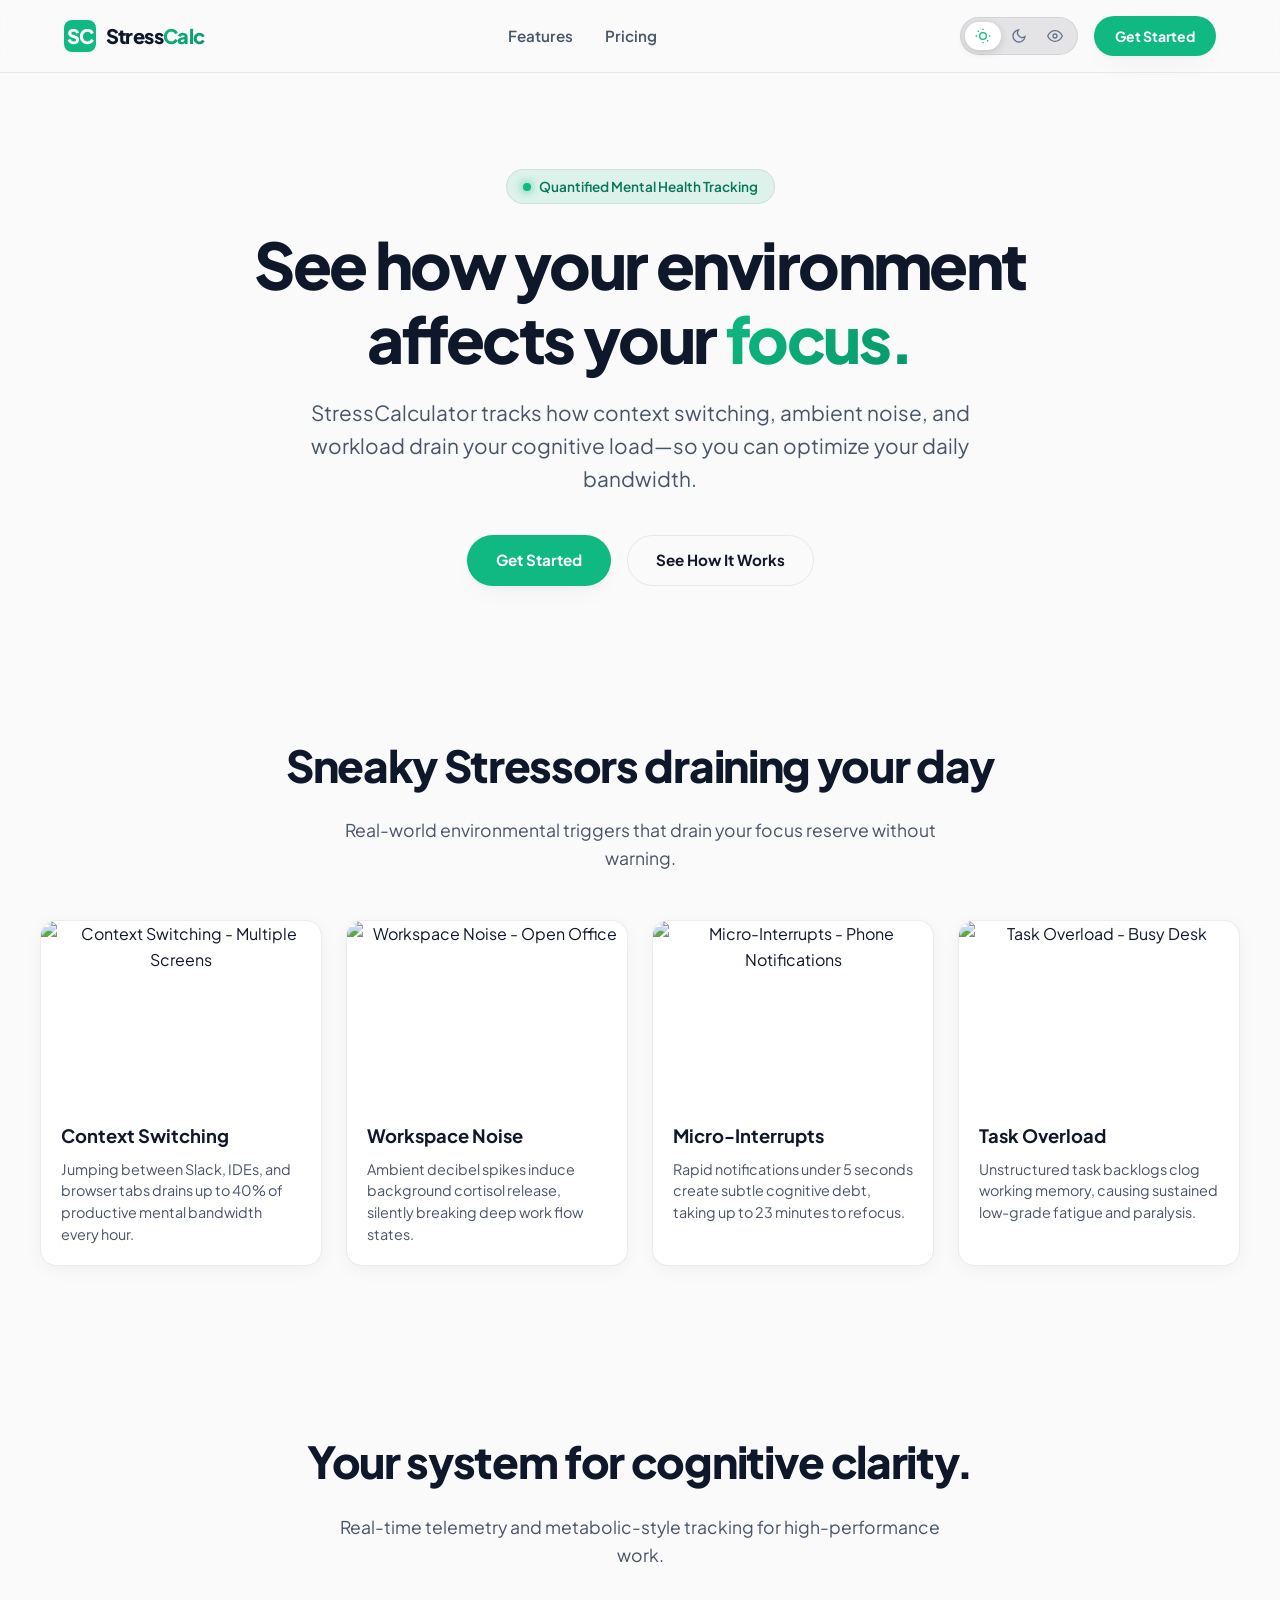
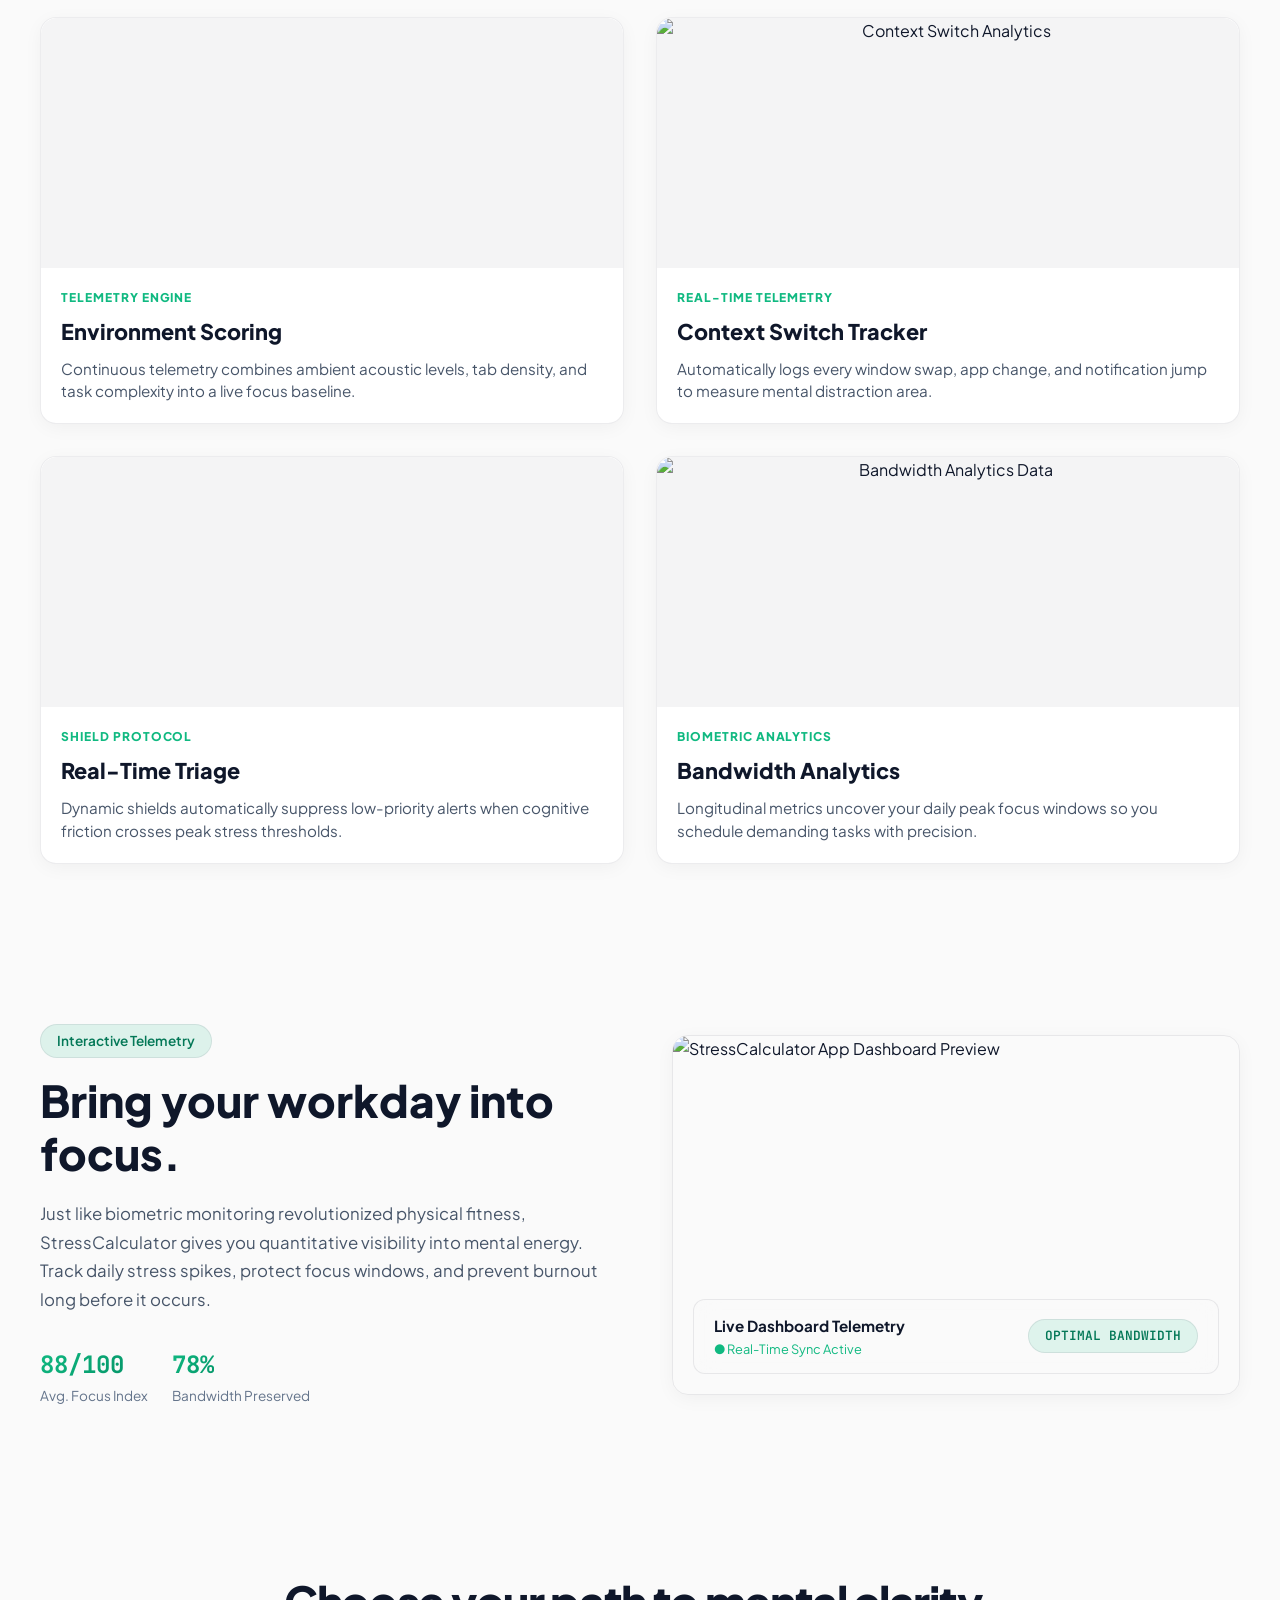
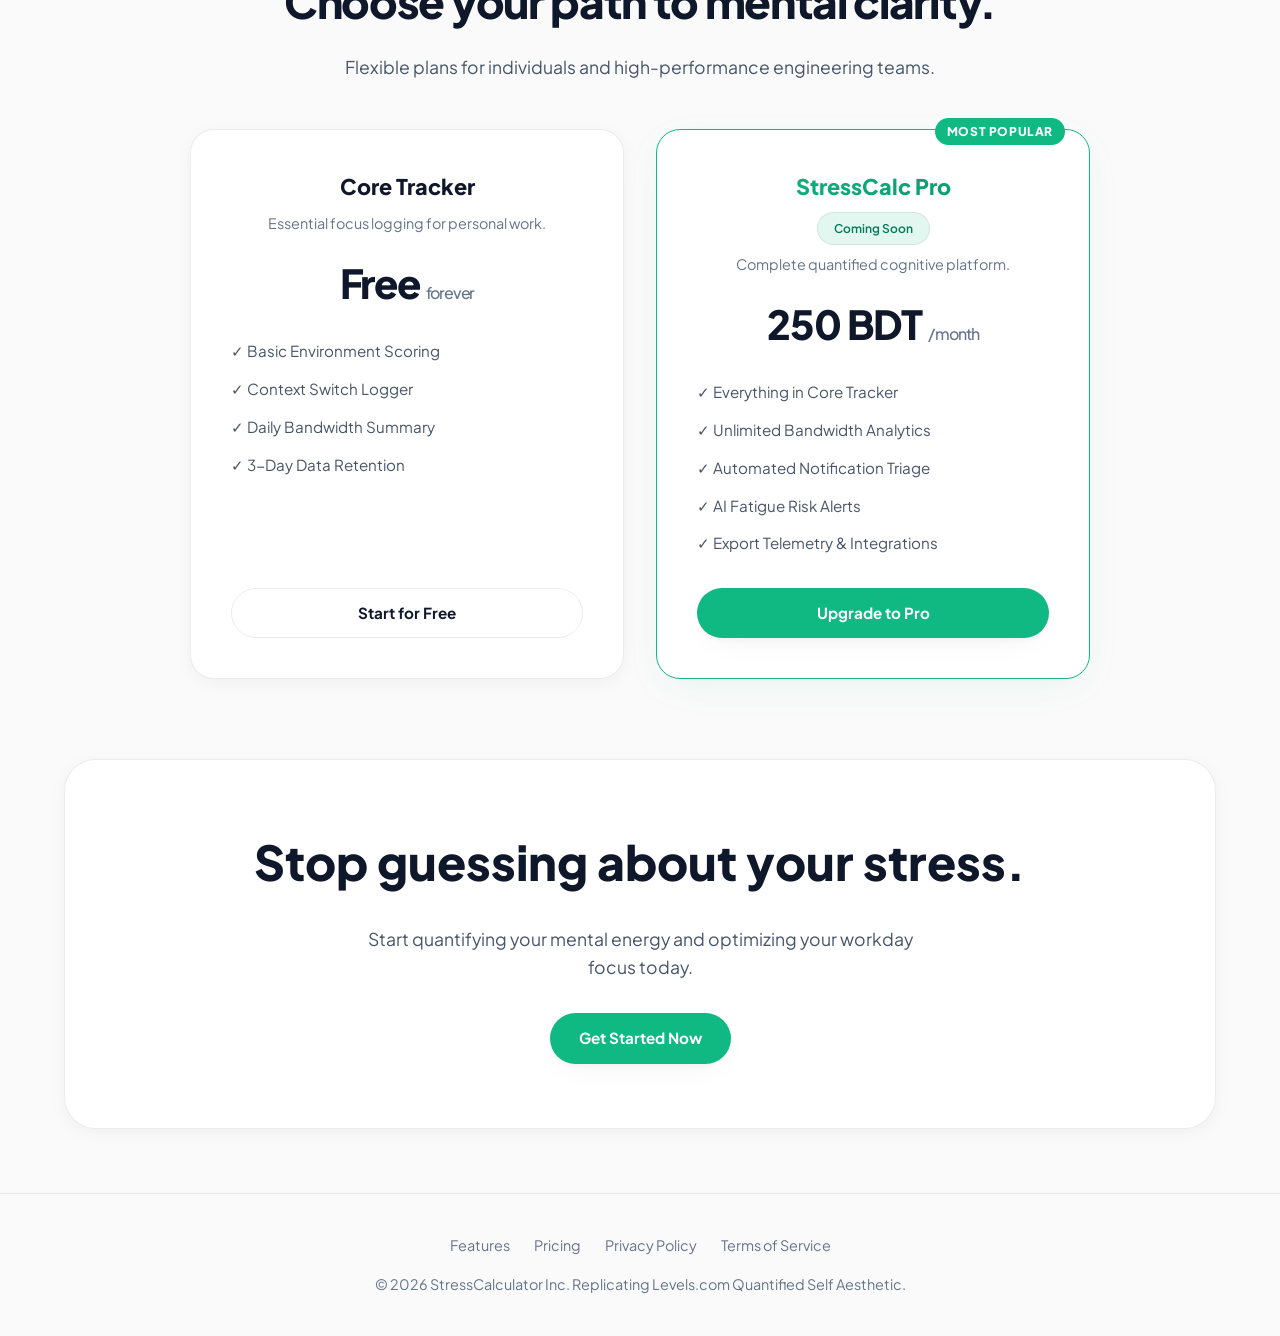
==== target/classes/static/index.html @ c27283fa "Implement TelemetryDataController & TelemetryDataServlet (/api/telemetry-data) and Chart.js integrat" ====
<!DOCTYPE html>
<html lang="en" data-theme="light">
<head>
  <meta charset="UTF-8">
  <meta name="viewport" content="width=device-width, initial-scale=1.0">
  <title>StressCalculator — Quantified Focus & Environment Tracker</title>
  <meta name="description" content="StressCalculator tracks context switching, ambient noise, and workload to protect your cognitive bandwidth. Replicating Levels.com quantified-self health tracking architecture.">
  <link rel="stylesheet" href="css/styles.css">
</head>
<body>

  <!-- Floating Navigation Header -->
  <header class="header">
    <nav class="nav-container">
      <!-- Left Logo -->
      <a href="#" class="logo">
        <div class="logo-icon">SC</div>
        <span>Stress<span class="gradient-text">Calc</span></span>
      </a>

      <!-- Center Links -->
      <ul class="nav-links">
        <li><a href="#features">Features</a></li>
        <li><a href="#pricing">Pricing</a></li>
      </ul>

      <!-- Right Actions: 3-way Theme Toggle & CTA -->
      <div class="nav-actions">
        <div class="theme-switcher" aria-label="Theme Selector">
          <!-- Light Mode Button -->
          <button class="theme-btn active" data-set-theme="light" title="Light Mode">
            <svg width="16" height="16" viewBox="0 0 24 24" fill="none" stroke="currentColor" stroke-width="2">
              <circle cx="12" cy="12" r="5"></circle>
              <line x1="12" y1="1" x2="12" y2="3"></line>
              <line x1="12" y1="21" x2="12" y2="23"></line>
              <line x1="4.22" y1="4.22" x2="5.64" y2="5.64"></line>
              <line x1="18.36" y1="18.36" x2="19.78" y2="19.78"></line>
              <line x1="1" y1="12" x2="3" y2="12"></line>
              <line x1="21" y1="12" x2="23" y2="12"></line>
            </svg>
          </button>
          <!-- Dark Mode Button -->
          <button class="theme-btn" data-set-theme="dark" title="Dark Mode">
            <svg width="16" height="16" viewBox="0 0 24 24" fill="none" stroke="currentColor" stroke-width="2">
              <path d="M21 12.79A9 9 0 1 1 11.21 3 7 7 0 0 0 21 12.79z"></path>
            </svg>
          </button>
          <!-- Contrast Mode Button -->
          <button class="theme-btn" data-set-theme="contrast" title="High Contrast Mode">
            <svg width="16" height="16" viewBox="0 0 24 24" fill="none" stroke="currentColor" stroke-width="2">
              <path d="M1 12s4-8 11-8 11 8 11 8-4 8-11 8-11-8-11-8z"></path>
              <circle cx="12" cy="12" r="3"></circle>
            </svg>
          </button>
        </div>

        <a href="auth.html" class="btn btn-primary btn-sm">Get Started</a>
      </div>
    </nav>
  </header>

  <main>
    <!-- Hero Section -->
    <section class="hero container">
      <div class="hero-content">
        <div class="pill-badge">
          <span class="badge-dot"></span>
          <span>Quantified Mental Health Tracking</span>
        </div>

        <h1 class="hero-title">
          See how your environment affects your <span class="gradient-text">focus.</span>
        </h1>

        <p class="hero-subtitle">
          StressCalculator tracks how context switching, ambient noise, and workload drain your cognitive load—so you can optimize your daily bandwidth.
        </p>

        <div class="hero-ctas">
          <a href="auth.html" class="btn btn-primary">Get Started</a>
          <a href="#features" class="btn btn-outline">See How It Works</a>
        </div>
      </div>
    </section>

    <!-- Sneaky Stressors Section (Media-Driven) -->
    <section class="section-padding container text-center">
      <h2 class="section-title">Sneaky Stressors draining your day</h2>
      <p class="section-subtitle">Real-world environmental triggers that drain your focus reserve without warning.</p>

      <div class="stressors-grid">
        <!-- Card 1: Context Switching -->
        <div class="media-card">
          <div class="media-card-img-wrapper">
            <img src="https://images.unsplash.com/photo-1517694712202-14dd9538aa97?auto=format&fit=crop&w=600&q=80" alt="Context Switching - Multiple Screens" loading="lazy">
          </div>
          <div class="stressor-card-content">
            <h3>Context Switching</h3>
            <p>Jumping between Slack, IDEs, and browser tabs drains up to 40% of productive mental bandwidth every hour.</p>
          </div>
        </div>

        <!-- Card 2: Workspace Noise -->
        <div class="media-card">
          <div class="media-card-img-wrapper">
            <img src="https://images.unsplash.com/photo-1497366216548-37526070297c?auto=format&fit=crop&w=600&q=80" alt="Workspace Noise - Open Office" loading="lazy">
          </div>
          <div class="stressor-card-content">
            <h3>Workspace Noise</h3>
            <p>Ambient decibel spikes induce background cortisol release, silently breaking deep work flow states.</p>
          </div>
        </div>

        <!-- Card 3: Micro-Interrupts -->
        <div class="media-card">
          <div class="media-card-img-wrapper">
            <img src="https://images.unsplash.com/photo-1512941937669-90a1b58e7e9c?auto=format&fit=crop&w=600&q=80" alt="Micro-Interrupts - Phone Notifications" loading="lazy">
          </div>
          <div class="stressor-card-content">
            <h3>Micro-Interrupts</h3>
            <p>Rapid notifications under 5 seconds create subtle cognitive debt, taking up to 23 minutes to refocus.</p>
          </div>
        </div>

        <!-- Card 4: Task Overload -->
        <div class="media-card">
          <div class="media-card-img-wrapper">
            <img src="https://images.unsplash.com/photo-1484480974693-6ca0a78fb36b?auto=format&fit=crop&w=600&q=80" alt="Task Overload - Busy Desk" loading="lazy">
          </div>
          <div class="stressor-card-content">
            <h3>Task Overload</h3>
            <p>Unstructured task backlogs clog working memory, causing sustained low-grade fatigue and paralysis.</p>
          </div>
        </div>
      </div>
    </section>

    <!-- Inside StressCalc 2x2 Feature Grid (Video/Image Driven) -->
    <section id="features" class="section-padding container text-center">
      <h2 class="section-title">Your system for cognitive clarity.</h2>
      <p class="section-subtitle">Real-time telemetry and metabolic-style tracking for high-performance work.</p>

      <div class="feature-grid">
        <!-- Feature Card 1: Environment Scoring -->
        <div class="feature-media-card">
          <div class="feature-media-wrapper">
            <video autoplay loop muted playsinline poster="https://images.unsplash.com/photo-1551288049-bebda4e38f71?auto=format&fit=crop&w=800&q=80">
              <source src="https://assets.mixkit.co/videos/preview/mixkit-developer-working-on-code-41551-large.mp4" type="video/mp4">
              <img src="https://images.unsplash.com/photo-1551288049-bebda4e38f71?auto=format&fit=crop&w=800&q=80" alt="Environment Scoring Telemetry">
            </video>
          </div>
          <div class="feature-body">
            <div class="feature-tag">Telemetry Engine</div>
            <h3>Environment Scoring</h3>
            <p>Continuous telemetry combines ambient acoustic levels, tab density, and task complexity into a live focus baseline.</p>
          </div>
        </div>

        <!-- Feature Card 2: Context Switch Tracker -->
        <div class="feature-media-card">
          <div class="feature-media-wrapper">
            <img src="https://images.unsplash.com/photo-1526374965328-7f61d4dc18c5?auto=format&fit=crop&w=800&q=80" alt="Context Switch Analytics" loading="lazy">
          </div>
          <div class="feature-body">
            <div class="feature-tag">Real-Time Telemetry</div>
            <h3>Context Switch Tracker</h3>
            <p>Automatically logs every window swap, app change, and notification jump to measure mental distraction area.</p>
          </div>
        </div>

        <!-- Feature Card 3: Real-Time Triage -->
        <div class="feature-media-card">
          <div class="feature-media-wrapper">
            <video autoplay loop muted playsinline poster="https://images.unsplash.com/photo-1507238691740-187a5b1d37b8?auto=format&fit=crop&w=800&q=80">
              <source src="https://assets.mixkit.co/videos/preview/mixkit-hands-typing-on-a-laptop-keyboard-41549-large.mp4" type="video/mp4">
              <img src="https://images.unsplash.com/photo-1507238691740-187a5b1d37b8?auto=format&fit=crop&w=800&q=80" alt="Real-Time Triage Focus Shield">
            </video>
          </div>
          <div class="feature-body">
            <div class="feature-tag">Shield Protocol</div>
            <h3>Real-Time Triage</h3>
            <p>Dynamic shields automatically suppress low-priority alerts when cognitive friction crosses peak stress thresholds.</p>
          </div>
        </div>

        <!-- Feature Card 4: Bandwidth Analytics -->
        <div class="feature-media-card">
          <div class="feature-media-wrapper">
            <img src="https://images.unsplash.com/photo-1460925895917-afdab827c52f?auto=format&fit=crop&w=800&q=80" alt="Bandwidth Analytics Data" loading="lazy">
          </div>
          <div class="feature-body">
            <div class="feature-tag">Biometric Analytics</div>
            <h3>Bandwidth Analytics</h3>
            <p>Longitudinal metrics uncover your daily peak focus windows so you schedule demanding tasks with precision.</p>
          </div>
        </div>
      </div>
    </section>

    <!-- Data Integration Split-Screen Section -->
    <section class="section-padding container">
      <div class="split-container">
        <!-- Left Text -->
        <div class="split-left">
          <div class="pill-badge" style="margin-bottom: 1rem;">
            <span>Interactive Telemetry</span>
          </div>
          <h2>Bring your workday into focus.</h2>
          <p>
            Just like biometric monitoring revolutionized physical fitness, StressCalculator gives you quantitative visibility into mental energy. Track daily stress spikes, protect focus windows, and prevent burnout long before it occurs.
          </p>
          <div style="display: flex; gap: 1.5rem; margin-top: 1.5rem;">
            <div>
              <strong style="font-size: 1.5rem;" class="mono gradient-text">88/100</strong>
              <div style="font-size: 0.85rem; color: var(--text-muted);">Avg. Focus Index</div>
            </div>
            <div>
              <strong style="font-size: 1.5rem;" class="mono gradient-text">78%</strong>
              <div style="font-size: 0.85rem; color: var(--text-muted);">Bandwidth Preserved</div>
            </div>
          </div>
        </div>

        <!-- Right Media Container -->
        <div class="split-right">
          <div class="split-right-media">
            <img src="https://images.unsplash.com/photo-1551288049-bebda4e38f71?auto=format&fit=crop&w=1000&q=80" alt="StressCalculator App Dashboard Preview">
            <div class="dashboard-badge-overlay">
              <div>
                <strong style="font-size: 0.95rem;">Live Dashboard Telemetry</strong>
                <div style="font-size: 0.8rem; color: var(--accent);">● Real-Time Sync Active</div>
              </div>
              <div class="pill-badge mono" style="font-size: 0.8rem;">OPTIMAL BANDWIDTH</div>
            </div>
          </div>
        </div>
      </div>
    </section>

    <!-- Pricing Section -->
    <section id="pricing" class="section-padding container text-center">
      <h2 class="section-title">Choose your path to mental clarity.</h2>
      <p class="section-subtitle">Flexible plans for individuals and high-performance engineering teams.</p>

      <div class="pricing-grid">
        <!-- Card 1 (Basic) -->
        <div class="pricing-card">
          <div>
            <div class="price-title">Core Tracker</div>
            <p style="color: var(--text-muted); font-size: 0.9rem;">Essential focus logging for personal work.</p>
            <div class="price-amount">
              Free <span class="price-period">forever</span>
            </div>
            <ul class="price-features">
              <li>✓ Basic Environment Scoring</li>
              <li>✓ Context Switch Logger</li>
              <li>✓ Daily Bandwidth Summary</li>
              <li>✓ 3-Day Data Retention</li>
            </ul>
          </div>
          <a href="#" class="btn btn-outline" style="width: 100%;">Start for Free</a>
        </div>

        <!-- Card 2 (StressCalc Pro) -->
        <div class="pricing-card featured">
          <div class="badge-featured">Most Popular</div>
          <div>
            <div class="price-title gradient-text">StressCalc Pro</div>
            <span class="pill-badge" style="margin-bottom: 0.5rem; font-size: 0.75rem;">Coming Soon</span>
            <p style="color: var(--text-muted); font-size: 0.9rem;">Complete quantified cognitive platform.</p>
            <div class="price-amount">
              250 BDT <span class="price-period">/ month</span>
            </div>
            <ul class="price-features">
              <li>✓ Everything in Core Tracker</li>
              <li>✓ Unlimited Bandwidth Analytics</li>
              <li>✓ Automated Notification Triage</li>
              <li>✓ AI Fatigue Risk Alerts</li>
              <li>✓ Export Telemetry & Integrations</li>
            </ul>
          </div>
          <a href="#" class="btn btn-primary" style="width: 100%;">Upgrade to Pro</a>
        </div>
      </div>
    </section>

    <!-- Footer CTA Banner -->
    <section class="container">
      <div class="cta-banner">
        <h2>Stop guessing about your stress.</h2>
        <p style="color: var(--text-secondary); max-width: 550px; margin: 0 auto 2rem auto; font-size: 1.1rem;">
          Start quantifying your mental energy and optimizing your workday focus today.
        </p>
        <a href="#pricing" class="btn btn-primary">Get Started Now</a>
      </div>
    </section>
  </main>

  <!-- Footer -->
  <footer class="footer">
    <div class="container">
      <ul class="footer-links">
        <li><a href="#features">Features</a></li>
        <li><a href="#pricing">Pricing</a></li>
        <li><a href="#">Privacy Policy</a></li>
        <li><a href="#">Terms of Service</a></li>
      </ul>
      <p>&copy; 2026 StressCalculator Inc. Replicating Levels.com Quantified Self Aesthetic.</p>
    </div>
  </footer>

  <script src="js/app.js"></script>
</body>
</html>
---- target/classes/static/css/styles.css ----
/* ==========================================
   StressCalculator Complete Stylesheet
   Landing Page & Auth Page Design System
   ========================================== */

@import url('https://fonts.googleapis.com/css2?family=Plus+Jakarta+Sans:wght@400;500;600;700;800&family=JetBrains+Mono:wght@400;600;700&display=swap');

/* --- Theme Variables --- */
:root, html[data-theme="light"] {
  --bg-primary: #FAFAFA;
  --bg-secondary: #F4F4F5;
  --text-primary: #0F172A;
  --text-secondary: #475569;
  --text-muted: #64748B;
  --surface: #FFFFFF;
  --surface-hover: #F8FAFC;
  --border-color: rgba(15, 23, 42, 0.08);
  --border-highlight: rgba(16, 185, 129, 0.3);
  --accent: #10B981;
  --accent-hover: #059669;
  --accent-light: rgba(16, 185, 129, 0.1);
  --accent-gradient: linear-gradient(135deg, #10B981 0%, #059669 100%);
  --box-shadow: 0 10px 30px -10px rgba(0, 0, 0, 0.06), 0 4px 6px -2px rgba(0, 0, 0, 0.03);
  --shadow-hover: 0 20px 40px -15px rgba(0, 0, 0, 0.12);
  --nav-bg: rgba(250, 250, 250, 0.85);
  --card-border-width: 1px;
  --card-shadow: 0 4px 20px -2px rgba(0, 0, 0, 0.05);
  --toggle-bg: #E4E4E7;
  --badge-bg: rgba(16, 185, 129, 0.12);
  --badge-text: #047857;
}

html[data-theme="dark"] {
  --bg-primary: #09090B;
  --bg-secondary: #121215;
  --text-primary: #FAFAFA;
  --text-secondary: #A1A1AA;
  --text-muted: #71717A;
  --surface: #18181B;
  --surface-hover: #27272A;
  --border-color: rgba(255, 255, 255, 0.1);
  --border-highlight: rgba(16, 185, 129, 0.4);
  --accent: #10B981;
  --accent-hover: #34D399;
  --accent-light: rgba(16, 185, 129, 0.15);
  --accent-gradient: linear-gradient(135deg, #10B981 0%, #34D399 100%);
  --box-shadow: 0 10px 30px -10px rgba(0, 0, 0, 0.5), 0 0 20px rgba(16, 185, 129, 0.08);
  --shadow-hover: 0 20px 40px -15px rgba(16, 185, 129, 0.25);
  --nav-bg: rgba(9, 9, 11, 0.85);
  --card-border-width: 1px;
  --card-shadow: 0 8px 30px rgba(0, 0, 0, 0.4);
  --toggle-bg: #27272A;
  --badge-bg: rgba(16, 185, 129, 0.2);
  --badge-text: #34D399;
}

html[data-theme="contrast"] {
  --bg-primary: #000000;
  --bg-secondary: #0A0A0A;
  --text-primary: #FFFFFF;
  --text-secondary: #E2E8F0;
  --text-muted: #94A3B8;
  --surface: #000000;
  --surface-hover: #0F172A;
  --border-color: #FFFFFF;
  --border-highlight: #0EA5E9;
  --accent: #0EA5E9;
  --accent-hover: #38BDF8;
  --accent-light: rgba(14, 165, 233, 0.25);
  --accent-gradient: linear-gradient(135deg, #0EA5E9 0%, #38BDF8 100%);
  --box-shadow: 4px 4px 0px #0EA5E9;
  --shadow-hover: 6px 6px 0px #0EA5E9;
  --nav-bg: rgba(0, 0, 0, 0.95);
  --card-border-width: 2px;
  --card-shadow: 4px 4px 0px #FFFFFF;
  --toggle-bg: #1E293B;
  --badge-bg: #0EA5E9;
  --badge-text: #000000;
}

/* --- Universal Reset & Transitions --- */
*, *::before, *::after {
  box-sizing: border-box;
  margin: 0;
  padding: 0;
  transition: background-color 0.3s ease, color 0.3s ease, border-color 0.3s ease, box-shadow 0.3s ease, transform 0.15s ease;
}

html {
  font-family: 'Plus Jakarta Sans', -apple-system, BlinkMacSystemFont, 'Segoe UI', Roboto, sans-serif;
  background-color: var(--bg-primary);
  color: var(--text-primary);
  scroll-behavior: smooth;
  line-height: 1.6;
}

body {
  min-height: 100vh;
  overflow-x: hidden;
  display: flex;
  flex-direction: column;
}

a {
  color: inherit;
  text-decoration: none;
}

/* --- Utility Layout --- */
.container {
  max-width: 1200px;
  margin: 0 auto;
  padding: 0 1.5rem;
}

.section-padding {
  padding: 5rem 0;
}

.text-center {
  text-align: center;
}

.mono {
  font-family: 'JetBrains Mono', monospace;
}

.pill-badge {
  display: inline-flex;
  align-items: center;
  gap: 0.5rem;
  padding: 0.35rem 1rem;
  border-radius: 9999px;
  font-size: 0.85rem;
  font-weight: 600;
  background-color: var(--badge-bg);
  color: var(--badge-text);
  border: 1px solid var(--border-color);
}

.badge-dot {
  width: 8px;
  height: 8px;
  border-radius: 50%;
  background-color: var(--accent);
  box-shadow: 0 0 10px var(--accent);
}

.gradient-text {
  background: var(--accent-gradient);
  -webkit-background-clip: text;
  -webkit-text-fill-color: transparent;
}

/* --- Buttons --- */
.btn {
  display: inline-flex;
  align-items: center;
  justify-content: center;
  gap: 0.6rem;
  padding: 0.75rem 1.75rem;
  border-radius: 9999px;
  font-weight: 700;
  font-size: 0.95rem;
  cursor: pointer;
  border: 1px solid transparent;
  outline: none;
}

.btn-primary {
  background-color: var(--accent);
  color: #FFFFFF;
  box-shadow: var(--box-shadow);
}

html[data-theme="contrast"] .btn-primary {
  color: #000000;
  font-weight: 800;
}

.btn-primary:hover {
  background-color: var(--accent-hover);
  transform: translateY(-2px);
  box-shadow: var(--shadow-hover);
}

.btn-outline {
  background-color: transparent;
  color: var(--text-primary);
  border-color: var(--border-color);
}

.btn-outline:hover {
  background-color: var(--surface-hover);
  border-color: var(--accent);
  transform: translateY(-2px);
}

.btn-sm {
  padding: 0.5rem 1.25rem;
  font-size: 0.875rem;
}

/* --- Header Navigation --- */
.header {
  position: sticky;
  top: 0;
  z-index: 9999;
  width: 100%;
  background-color: var(--nav-bg);
  backdrop-filter: blur(16px);
  -webkit-backdrop-filter: blur(16px);
  border-bottom: var(--card-border-width) solid var(--border-color);
}

.nav-container {
  max-width: 1200px;
  margin: 0 auto;
  display: flex;
  align-items: center;
  justify-content: space-between;
  padding: 1rem 1.5rem;
}

.logo {
  display: flex;
  align-items: center;
  gap: 0.6rem;
  font-weight: 800;
  font-size: 1.25rem;
  letter-spacing: -0.03em;
}

.logo-icon {
  width: 32px;
  height: 32px;
  background-color: var(--accent);
  border-radius: 8px;
  display: flex;
  align-items: center;
  justify-content: center;
  color: #FFFFFF;
  font-weight: 900;
}

html[data-theme="contrast"] .logo-icon {
  color: #000000;
}

.nav-links {
  display: flex;
  align-items: center;
  gap: 2rem;
  list-style: none;
}

.nav-links a {
  font-weight: 600;
  font-size: 0.95rem;
  color: var(--text-secondary);
}

.nav-links a:hover {
  color: var(--accent);
}

.nav-actions {
  display: flex;
  align-items: center;
  gap: 1rem;
}

/* 3-Way Theme Switcher UI */
.theme-switcher, .theme-toggle-group {
  display: flex;
  align-items: center;
  background-color: var(--toggle-bg);
  padding: 4px;
  border-radius: 9999px;
  border: 1px solid var(--border-color);
}

.theme-btn {
  background: transparent;
  border: none;
  color: var(--text-muted);
  padding: 6px 10px;
  border-radius: 9999px;
  cursor: pointer;
  display: flex;
  align-items: center;
  justify-content: center;
}

.theme-btn:hover {
  color: var(--text-primary);
}

.theme-btn.active {
  background-color: var(--surface);
  color: var(--accent);
  box-shadow: 0 2px 8px rgba(0, 0, 0, 0.15);
}

/* --- Hero & Landing Sections --- */
.hero {
  padding-top: 6rem;
  padding-bottom: 4rem;
  text-align: center;
}

.hero-content {
  max-width: 840px;
  margin: 0 auto;
}

.hero-title {
  font-size: clamp(2.5rem, 5.5vw, 4rem);
  font-weight: 800;
  line-height: 1.15;
  letter-spacing: -0.04em;
  margin: 1.5rem 0 1.25rem 0;
}

.hero-subtitle {
  font-size: clamp(1.1rem, 2vw, 1.3rem);
  color: var(--text-secondary);
  line-height: 1.6;
  margin-bottom: 2.5rem;
  max-width: 740px;
  margin-left: auto;
  margin-right: auto;
}

.hero-ctas {
  display: flex;
  align-items: center;
  justify-content: center;
  gap: 1rem;
  flex-wrap: wrap;
}

.section-title {
  font-size: clamp(2rem, 4vw, 2.75rem);
  font-weight: 800;
  letter-spacing: -0.03em;
  margin-bottom: 1rem;
}

.section-subtitle {
  color: var(--text-secondary);
  font-size: 1.1rem;
  max-width: 600px;
  margin: 0 auto 3rem auto;
}

.stressors-grid {
  display: grid;
  grid-template-columns: repeat(4, 1fr);
  gap: 24px;
}

@media (max-width: 1024px) {
  .stressors-grid {
    grid-template-columns: repeat(2, 1fr);
  }
}

@media (max-width: 600px) {
  .stressors-grid {
    grid-template-columns: 1fr;
  }
}

.media-card {
  background-color: var(--surface);
  border-radius: 16px;
  overflow: hidden;
  border: var(--card-border-width) solid var(--border-color);
  box-shadow: var(--card-shadow);
  display: flex;
  flex-direction: column;
}

.media-card:hover {
  transform: translateY(-4px);
  border-color: var(--accent);
  box-shadow: var(--shadow-hover);
}

.media-card-img-wrapper {
  width: 100%;
  height: 180px;
  overflow: hidden;
}

.media-card img,
.media-card video {
  width: 100%;
  height: 180px;
  object-fit: cover;
  display: block;
}

.stressor-card-content {
  padding: 20px;
  text-align: left;
}

.stressor-card-content h3 {
  font-size: 1.15rem;
  font-weight: 700;
  margin-bottom: 0.5rem;
}

.stressor-card-content p {
  color: var(--text-secondary);
  font-size: 0.9rem;
  line-height: 1.5;
}

.feature-grid {
  display: grid;
  grid-template-columns: repeat(2, 1fr);
  gap: 32px;
}

@media (max-width: 768px) {
  .feature-grid {
    grid-template-columns: 1fr;
  }
}

.feature-media-card {
  background-color: var(--surface);
  border-radius: 16px;
  overflow: hidden;
  border: var(--card-border-width) solid var(--border-color);
  box-shadow: var(--card-shadow);
  display: flex;
  flex-direction: column;
}

.feature-media-card:hover {
  border-color: var(--accent);
  box-shadow: var(--shadow-hover);
}

.feature-media-wrapper {
  width: 100%;
  height: 250px;
  overflow: hidden;
  border-radius: 16px 16px 0 0;
  background-color: var(--bg-secondary);
}

.feature-media-wrapper img,
.feature-media-wrapper video {
  width: 100%;
  height: 250px;
  object-fit: cover;
  display: block;
}

.feature-body {
  padding: 20px;
  text-align: left;
}

.feature-tag {
  font-size: 0.75rem;
  font-weight: 800;
  letter-spacing: 0.08em;
  text-transform: uppercase;
  color: var(--accent);
  margin-bottom: 0.5rem;
}

.feature-body h3 {
  font-size: 1.35rem;
  font-weight: 800;
  margin-bottom: 0.5rem;
}

.feature-body p {
  color: var(--text-secondary);
  font-size: 0.95rem;
  line-height: 1.5;
}

/* Split Screen */
.split-container {
  display: grid;
  grid-template-columns: 1fr 1fr;
  gap: 4rem;
  align-items: center;
}

@media (max-width: 900px) {
  .split-container {
    grid-template-columns: 1fr;
    gap: 2rem;
  }
}

.split-left h2 {
  font-size: clamp(2rem, 3.5vw, 2.75rem);
  font-weight: 800;
  line-height: 1.2;
  margin-bottom: 1.25rem;
}

.split-left p {
  color: var(--text-secondary);
  font-size: 1.05rem;
  line-height: 1.7;
  margin-bottom: 2rem;
}

.split-right {
  width: 100%;
}

.split-right-media {
  width: 100%;
  height: 360px;
  border-radius: 16px;
  overflow: hidden;
  border: var(--card-border-width) solid var(--border-color);
  box-shadow: var(--card-shadow);
  position: relative;
}

.split-right-media img,
.split-right-media video {
  width: 100%;
  height: 360px;
  object-fit: cover;
  display: block;
}

.dashboard-badge-overlay {
  position: absolute;
  bottom: 1.25rem;
  left: 1.25rem;
  right: 1.25rem;
  background: var(--nav-bg);
  backdrop-filter: blur(12px);
  -webkit-backdrop-filter: blur(12px);
  border: 1px solid var(--border-color);
  border-radius: 12px;
  padding: 0.85rem 1.25rem;
  display: flex;
  justify-content: space-between;
  align-items: center;
}

/* Pricing */
.pricing-grid {
  display: flex;
  justify-content: center;
  gap: 2rem;
  max-width: 900px;
  margin: 0 auto;
}

@media (max-width: 768px) {
  .pricing-grid {
    flex-direction: column;
  }
}

.pricing-card {
  flex: 1;
  background-color: var(--surface);
  border: var(--card-border-width) solid var(--border-color);
  border-radius: 24px;
  padding: 2.5rem;
  box-shadow: var(--card-shadow);
  display: flex;
  flex-direction: column;
  justify-content: space-between;
  position: relative;
}

.pricing-card.featured {
  border-color: var(--accent);
  box-shadow: 0 10px 40px -10px var(--accent-light);
}

html[data-theme="contrast"] .pricing-card.featured {
  border-width: 3px;
  box-shadow: 6px 6px 0px #0EA5E9;
}

.badge-featured {
  position: absolute;
  top: -12px;
  right: 24px;
  background-color: var(--accent);
  color: #FFFFFF;
  font-size: 0.75rem;
  font-weight: 800;
  padding: 4px 12px;
  border-radius: 9999px;
  text-transform: uppercase;
  letter-spacing: 0.05em;
}

html[data-theme="contrast"] .badge-featured {
  color: #000000;
}

.price-title {
  font-size: 1.35rem;
  font-weight: 800;
  margin-bottom: 0.5rem;
}

.price-amount {
  font-size: 2.5rem;
  font-weight: 900;
  margin: 1rem 0;
  letter-spacing: -0.03em;
}

.price-period {
  font-size: 1rem;
  color: var(--text-muted);
  font-weight: 500;
}

.price-features {
  list-style: none;
  margin: 1.5rem 0 2rem 0;
  display: flex;
  flex-direction: column;
  gap: 0.85rem;
  text-align: left;
}

.price-features li {
  display: flex;
  align-items: center;
  gap: 0.6rem;
  font-size: 0.95rem;
  color: var(--text-secondary);
}

/* Footer Banner & Footer */
.cta-banner {
  background: var(--surface);
  border: var(--card-border-width) solid var(--border-color);
  border-radius: 32px;
  padding: 4rem 2rem;
  text-align: center;
  margin-bottom: 4rem;
  box-shadow: var(--card-shadow);
}

.cta-banner h2 {
  font-size: clamp(2rem, 4vw, 3rem);
  font-weight: 800;
  margin-bottom: 1.5rem;
}

.footer {
  border-top: 1px solid var(--border-color);
  padding: 2.5rem 0;
  text-align: center;
  color: var(--text-muted);
  font-size: 0.9rem;
}

.footer-links {
  display: flex;
  justify-content: center;
  gap: 1.5rem;
  margin-bottom: 1rem;
  list-style: none;
}

.footer-links a:hover {
  color: var(--accent);
}

/* ===================================================
   --- AUTH PAGE STYLES & DYNAMIC CAROUSEL ---
   =================================================== */
.auth-body {
    margin: 0;
    padding: 0;
    height: 100vh;
    overflow: hidden;
    background-color: var(--bg-primary, #FAFAFA);
}

.auth-container {
    display: grid;
    grid-template-columns: 1fr 1fr;
    width: 100vw;
    height: 100vh;
}

.auth-visual {
    position: relative;
    height: 100vh;
    width: 100%;
    overflow: hidden;
    background-color: #1a1a1a;
}

.auth-slide {
    position: absolute;
    top: 0;
    left: 0;
    width: 100%;
    height: 100%;
    object-fit: cover;
    opacity: 0;
    transition: opacity 1.5s ease-in-out;
    z-index: 1;
}

.auth-slide.active {
    opacity: 1;
    z-index: 2;
}

.auth-quote-overlay {
    position: absolute;
    bottom: 40px;
    left: 40px;
    right: 40px;
    background: rgba(15, 23, 42, 0.65);
    backdrop-filter: blur(12px);
    -webkit-backdrop-filter: blur(12px);
    padding: 24px;
    border-radius: 16px;
    color: #FFFFFF;
    border: 1px solid rgba(255, 255, 255, 0.15);
    z-index: 10;
}

.auth-quote {
    margin: 0 0 8px 0;
    font-size: 0.95rem;
    line-height: 1.5;
}

.auth-quote-author {
    font-size: 0.8rem;
    opacity: 0.8;
    text-transform: uppercase;
    letter-spacing: 0.05em;
}

.auth-form-wrapper {
    display: flex;
    flex-direction: column;
    justify-content: space-between;
    padding: 40px 60px;
    box-sizing: border-box;
    height: 100vh;
    overflow-y: auto;
}

.auth-header-nav {
    display: flex;
    justify-content: space-between;
    align-items: center;
}

.back-link {
    color: var(--text-primary, #0F172A);
    text-decoration: none;
    font-size: 0.9rem;
    font-weight: 600;
}

.back-link:hover {
    color: var(--accent);
}

.auth-card {
    max-width: 420px;
    width: 100%;
    margin: auto;
}

.auth-tabs {
    display: flex;
    gap: 8px;
    background: var(--toggle-bg, rgba(0, 0, 0, 0.04));
    padding: 4px;
    border-radius: 9999px;
    margin-bottom: 28px;
    border: 1px solid var(--border-color);
}

.auth-tab {
    flex: 1;
    padding: 8px 16px;
    border: none;
    background: transparent;
    border-radius: 9999px;
    font-size: 0.85rem;
    font-weight: 600;
    cursor: pointer;
    color: var(--text-muted, #64748B);
    transition: all 0.2s ease;
}

.auth-tab.active {
    background: var(--surface, #FFFFFF);
    box-shadow: 0 2px 8px rgba(0,0,0,0.08);
    color: var(--accent, #10B981);
}

.form-group {
    display: flex;
    flex-direction: column;
    gap: 6px;
    margin-bottom: 18px;
    text-align: left;
}

.form-group label {
    font-size: 0.85rem;
    font-weight: 600;
    color: var(--text-primary, #0F172A);
}

.form-group input {
    padding: 12px 16px;
    border-radius: 10px;
    border: 1px solid var(--border-color, rgba(15, 23, 42, 0.15));
    background: var(--surface, #FFFFFF);
    color: var(--text-primary, #0F172A);
    font-size: 0.95rem;
    outline: none;
    transition: border-color 0.2s ease, box-shadow 0.2s ease;
}

.form-group input:focus {
    border-color: var(--accent, #10B981);
    box-shadow: 0 0 0 3px var(--accent-light);
}

.btn-full {
    width: 100%;
    padding: 12px;
    margin-top: 12px;
    border-radius: 9999px;
}

.auth-disclaimer {
    font-size: 0.75rem;
    opacity: 0.6;
    margin-top: 20px;
    text-align: center;
}

@media (max-width: 900px) {
    .auth-container {
        grid-template-columns: 1fr;
    }
    .auth-visual {
        display: none;
    }
    .auth-form-wrapper {
        padding: 24px;
    }
}
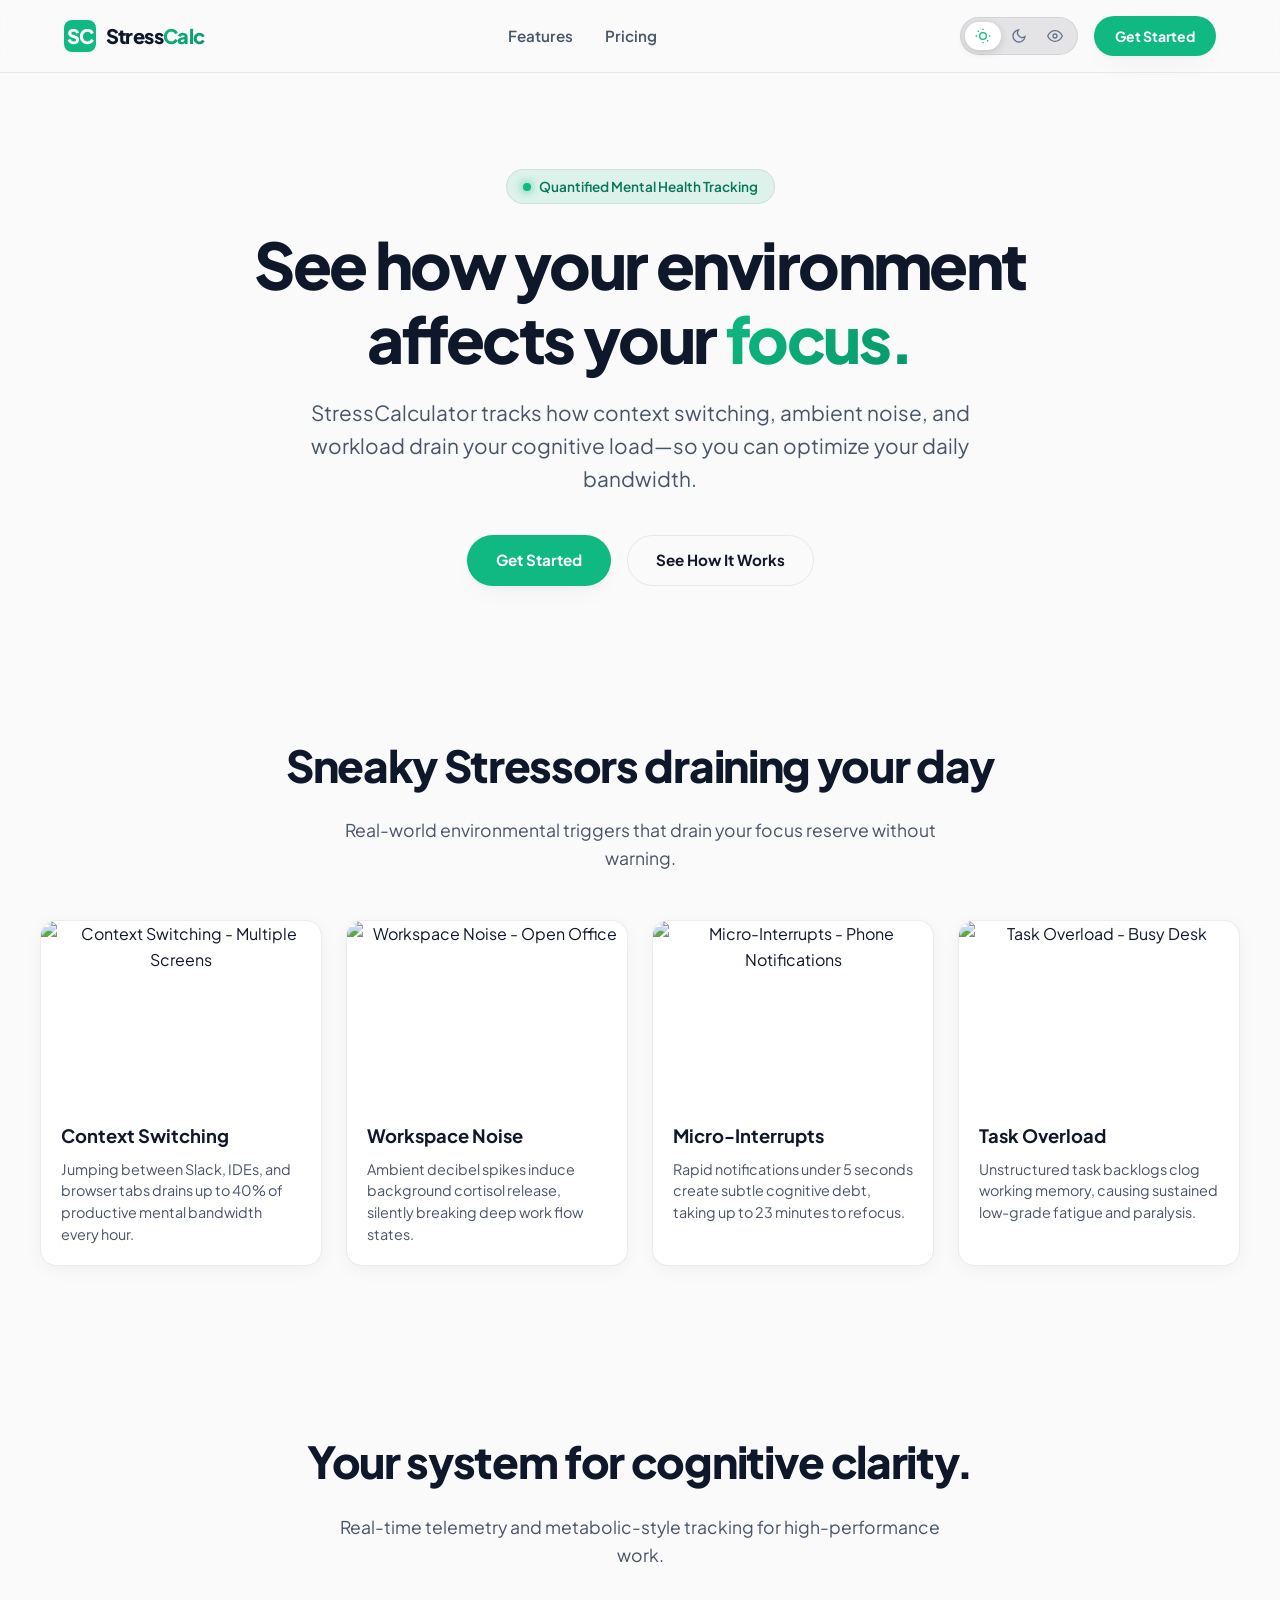
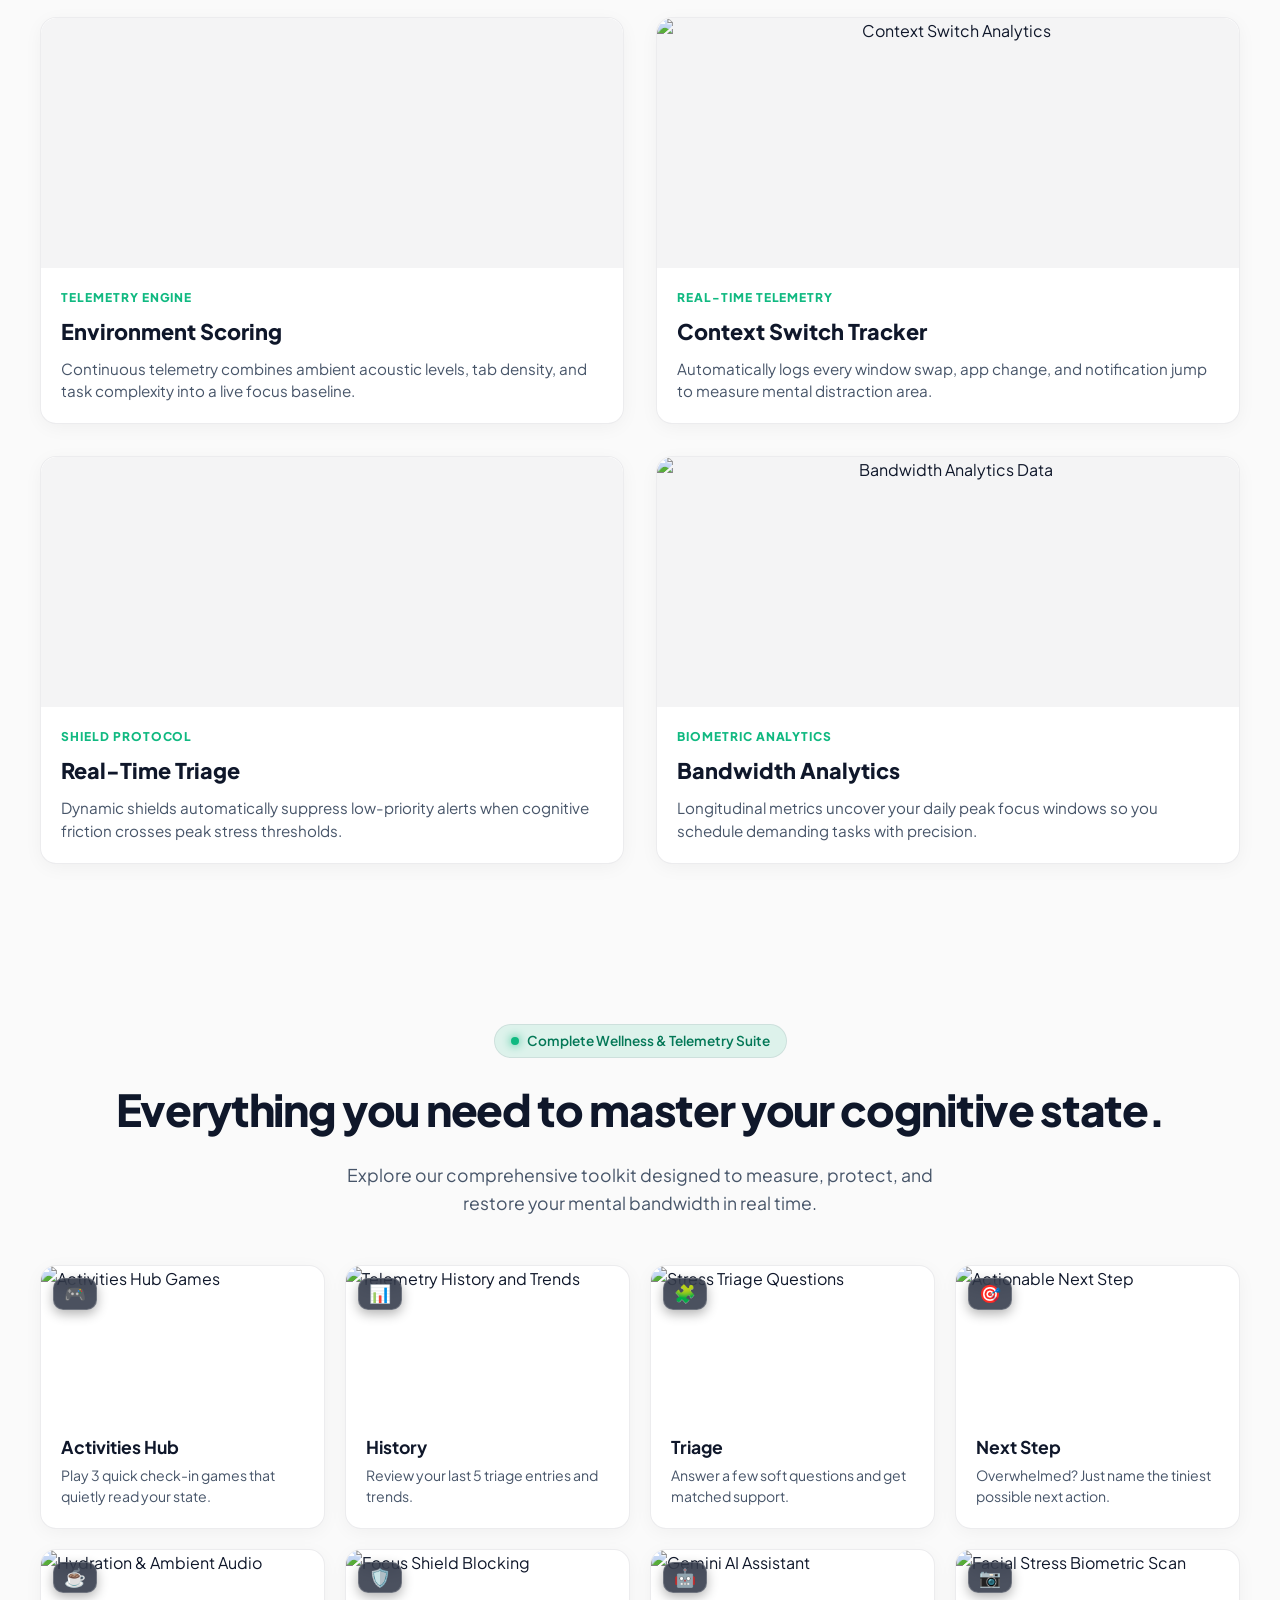
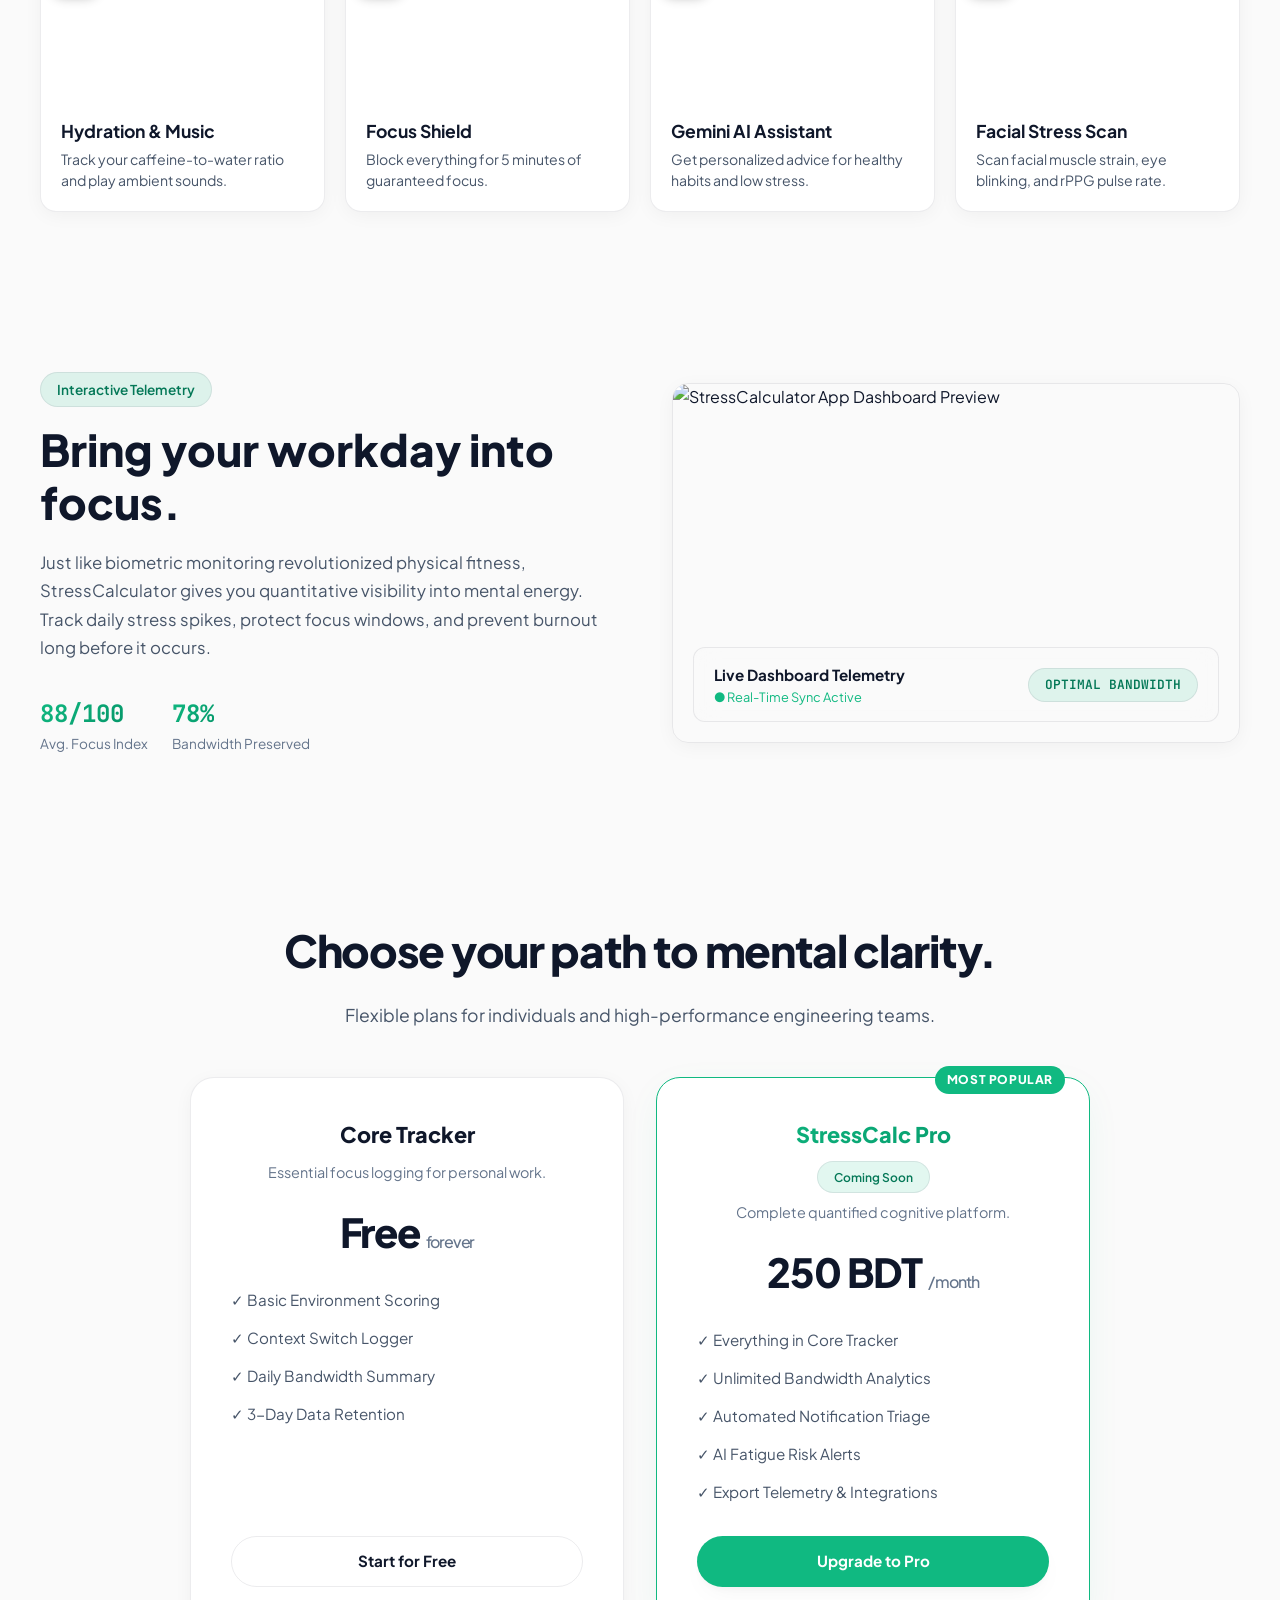
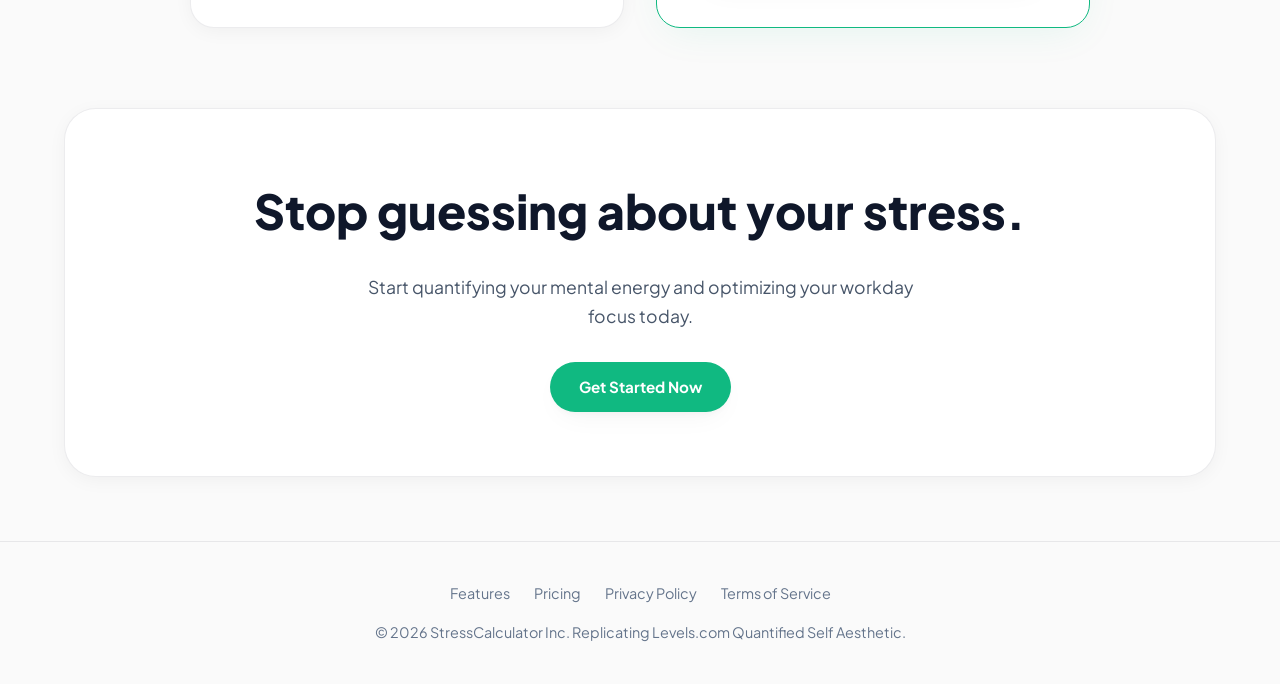
==== commit 6dbccada: "Feat: Add 8-feature toolkit overview cards with image banners and icons to landing page" ====
--- a/target/classes/static/index.html
+++ b/target/classes/static/index.html
@@ -197,6 +197,130 @@
       </div>
     </section>
 
+    <!-- All Features & Micro-Tools Hub Section -->
+    <section id="toolkit" class="section-padding container text-center">
+      <div class="pill-badge" style="margin-bottom: 1rem;">
+        <span class="badge-dot"></span>
+        <span>Complete Wellness & Telemetry Suite</span>
+      </div>
+      <h2 class="section-title">Everything you need to master your cognitive state.</h2>
+      <p class="section-subtitle">Explore our comprehensive toolkit designed to measure, protect, and restore your mental bandwidth in real time.</p>
+
+      <div class="overview-grid">
+        <!-- Card 1: Activities Hub -->
+        <div class="overview-card">
+          <div class="overview-card-img-wrapper">
+            <img src="https://images.unsplash.com/photo-1511512578047-dfb367046420?auto=format&fit=crop&w=600&q=80" alt="Activities Hub Games" loading="lazy">
+            <div class="overview-card-icon-badge">🎮</div>
+          </div>
+          <div class="overview-card-content">
+            <div class="overview-card-header">
+              <h3 class="overview-card-title">Activities Hub</h3>
+            </div>
+            <p class="overview-card-desc">Play 3 quick check-in games that quietly read your state.</p>
+          </div>
+        </div>
+
+        <!-- Card 2: History -->
+        <div class="overview-card">
+          <div class="overview-card-img-wrapper">
+            <img src="https://images.unsplash.com/photo-1551288049-bebda4e38f71?auto=format&fit=crop&w=600&q=80" alt="Telemetry History and Trends" loading="lazy">
+            <div class="overview-card-icon-badge">📊</div>
+          </div>
+          <div class="overview-card-content">
+            <div class="overview-card-header">
+              <h3 class="overview-card-title">History</h3>
+            </div>
+            <p class="overview-card-desc">Review your last 5 triage entries and trends.</p>
+          </div>
+        </div>
+
+        <!-- Card 3: Triage -->
+        <div class="overview-card">
+          <div class="overview-card-img-wrapper">
+            <img src="https://images.unsplash.com/photo-1576091160399-112ba8d25d1d?auto=format&fit=crop&w=600&q=80" alt="Stress Triage Questions" loading="lazy">
+            <div class="overview-card-icon-badge">🧩</div>
+          </div>
+          <div class="overview-card-content">
+            <div class="overview-card-header">
+              <h3 class="overview-card-title">Triage</h3>
+            </div>
+            <p class="overview-card-desc">Answer a few soft questions and get matched support.</p>
+          </div>
+        </div>
+
+        <!-- Card 4: Next Step -->
+        <div class="overview-card">
+          <div class="overview-card-img-wrapper">
+            <img src="https://images.unsplash.com/photo-1484480974693-6ca0a78fb36b?auto=format&fit=crop&w=600&q=80" alt="Actionable Next Step" loading="lazy">
+            <div class="overview-card-icon-badge">🎯</div>
+          </div>
+          <div class="overview-card-content">
+            <div class="overview-card-header">
+              <h3 class="overview-card-title">Next Step</h3>
+            </div>
+            <p class="overview-card-desc">Overwhelmed? Just name the tiniest possible next action.</p>
+          </div>
+        </div>
+
+        <!-- Card 5: Hydration & Music -->
+        <div class="overview-card">
+          <div class="overview-card-img-wrapper">
+            <img src="https://images.unsplash.com/photo-1514432324607-a09d9b4aefdd?auto=format&fit=crop&w=600&q=80" alt="Hydration & Ambient Audio" loading="lazy">
+            <div class="overview-card-icon-badge">☕</div>
+          </div>
+          <div class="overview-card-content">
+            <div class="overview-card-header">
+              <h3 class="overview-card-title">Hydration & Music</h3>
+            </div>
+            <p class="overview-card-desc">Track your caffeine-to-water ratio and play ambient sounds.</p>
+          </div>
+        </div>
+
+        <!-- Card 6: Focus Shield -->
+        <div class="overview-card">
+          <div class="overview-card-img-wrapper">
+            <img src="https://images.unsplash.com/photo-1563986768609-322da13575f3?auto=format&fit=crop&w=600&q=80" alt="Focus Shield Blocking" loading="lazy">
+            <div class="overview-card-icon-badge">🛡️</div>
+          </div>
+          <div class="overview-card-content">
+            <div class="overview-card-header">
+              <h3 class="overview-card-title">Focus Shield</h3>
+            </div>
+            <p class="overview-card-desc">Block everything for 5 minutes of guaranteed focus.</p>
+          </div>
+        </div>
+
+        <!-- Card 7: Gemini AI Assistant -->
+        <div class="overview-card">
+          <div class="overview-card-img-wrapper">
+            <img src="https://images.unsplash.com/photo-1618005182384-a83a8bd57fbe?auto=format&fit=crop&w=600&q=80" alt="Gemini AI Assistant" loading="lazy">
+            <div class="overview-card-icon-badge">🤖</div>
+          </div>
+          <div class="overview-card-content">
+            <div class="overview-card-header">
+              <h3 class="overview-card-title">Gemini AI Assistant</h3>
+            </div>
+            <p class="overview-card-desc">Get personalized advice for healthy habits and low stress.</p>
+          </div>
+        </div>
+
+        <!-- Card 8: Facial Stress Scan -->
+        <div class="overview-card">
+          <div class="overview-card-img-wrapper">
+            <img src="https://images.unsplash.com/photo-1507003211169-0a1dd7228f2d?auto=format&fit=crop&w=600&q=80" alt="Facial Stress Biometric Scan" loading="lazy">
+            <div class="overview-card-icon-badge">📷</div>
+          </div>
+          <div class="overview-card-content">
+            <div class="overview-card-header">
+              <h3 class="overview-card-title">Facial Stress Scan</h3>
+            </div>
+            <p class="overview-card-desc">Scan facial muscle strain, eye blinking, and rPPG pulse rate.</p>
+          </div>
+        </div>
+      </div>
+    </section>
+
     <!-- Data Integration Split-Screen Section -->
     <section class="section-padding container">
       <div class="split-container">
--- a/target/classes/static/css/styles.css
+++ b/target/classes/static/css/styles.css
@@ -872,3 +872,106 @@
         padding: 24px;
     }
 }
+
+/* --- Overview Features Grid (8 Toolkit Cards) --- */
+.overview-grid {
+  display: grid;
+  grid-template-columns: repeat(4, 1fr);
+  gap: 20px;
+  margin-top: 2.5rem;
+}
+
+@media (max-width: 1100px) {
+  .overview-grid {
+    grid-template-columns: repeat(2, 1fr);
+  }
+}
+
+@media (max-width: 640px) {
+  .overview-grid {
+    grid-template-columns: 1fr;
+  }
+}
+
+.overview-card {
+  background-color: var(--surface);
+  border-radius: 16px;
+  overflow: hidden;
+  border: var(--card-border-width) solid var(--border-color);
+  box-shadow: var(--card-shadow);
+  display: flex;
+  flex-direction: column;
+  transition: transform 0.25s ease, border-color 0.25s ease, box-shadow 0.25s ease;
+  position: relative;
+  text-align: left;
+}
+
+.overview-card:hover {
+  transform: translateY(-5px);
+  border-color: var(--accent);
+  box-shadow: var(--shadow-hover);
+}
+
+.overview-card-img-wrapper {
+  width: 100%;
+  height: 150px;
+  overflow: hidden;
+  position: relative;
+}
+
+.overview-card-img-wrapper img {
+  width: 100%;
+  height: 100%;
+  object-fit: cover;
+  display: block;
+  transition: transform 0.4s ease;
+}
+
+.overview-card:hover .overview-card-img-wrapper img {
+  transform: scale(1.06);
+}
+
+.overview-card-icon-badge {
+  position: absolute;
+  top: 12px;
+  left: 12px;
+  background: rgba(15, 23, 42, 0.75);
+  backdrop-filter: blur(8px);
+  border: 1px solid rgba(255, 255, 255, 0.2);
+  border-radius: 10px;
+  padding: 6px 10px;
+  font-size: 1.1rem;
+  line-height: 1;
+  display: flex;
+  align-items: center;
+  justify-content: center;
+  box-shadow: 0 4px 12px rgba(0, 0, 0, 0.3);
+}
+
+.overview-card-content {
+  padding: 1.25rem;
+  display: flex;
+  flex-direction: column;
+  flex: 1;
+}
+
+.overview-card-header {
+  display: flex;
+  align-items: center;
+  gap: 0.5rem;
+  margin-bottom: 0.4rem;
+}
+
+.overview-card-title {
+  font-size: 1.1rem;
+  font-weight: 700;
+  color: var(--text-primary);
+  line-height: 1.3;
+}
+
+.overview-card-desc {
+  color: var(--text-secondary);
+  font-size: 0.88rem;
+  line-height: 1.5;
+}
+
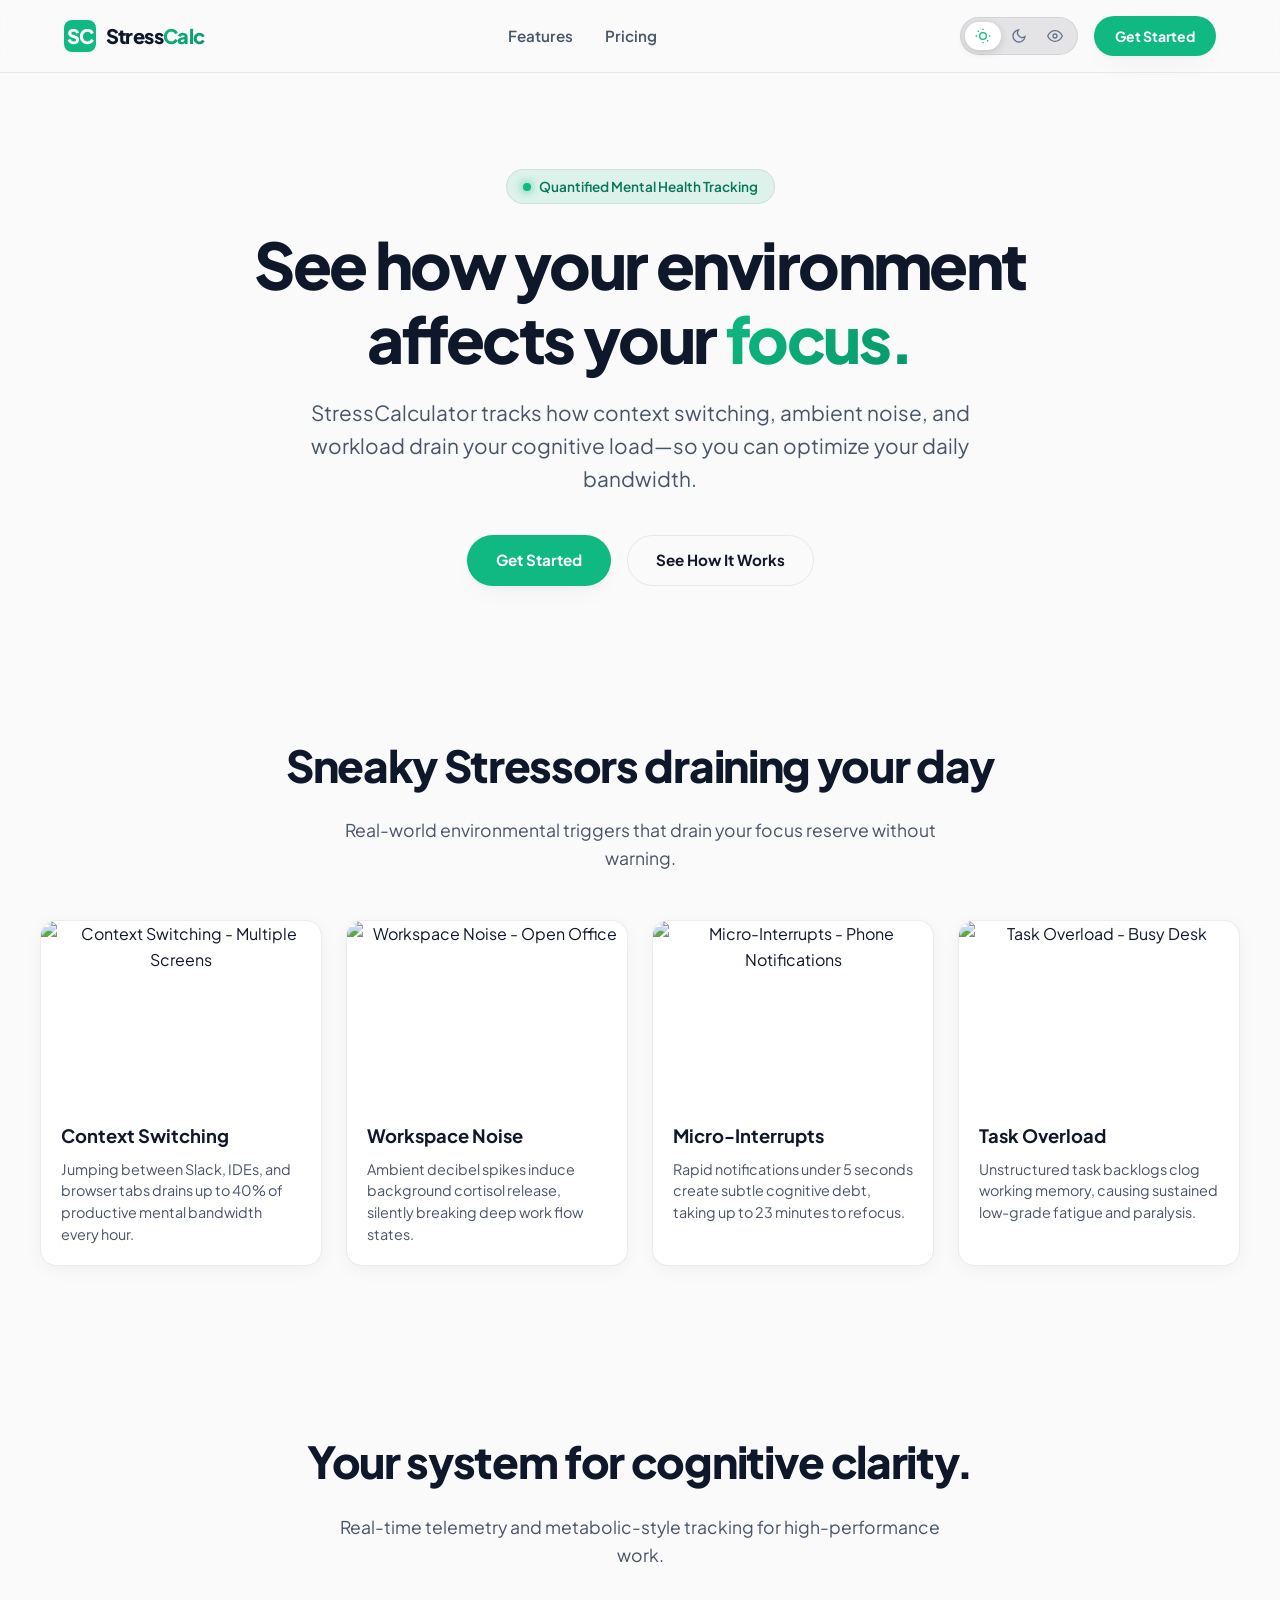
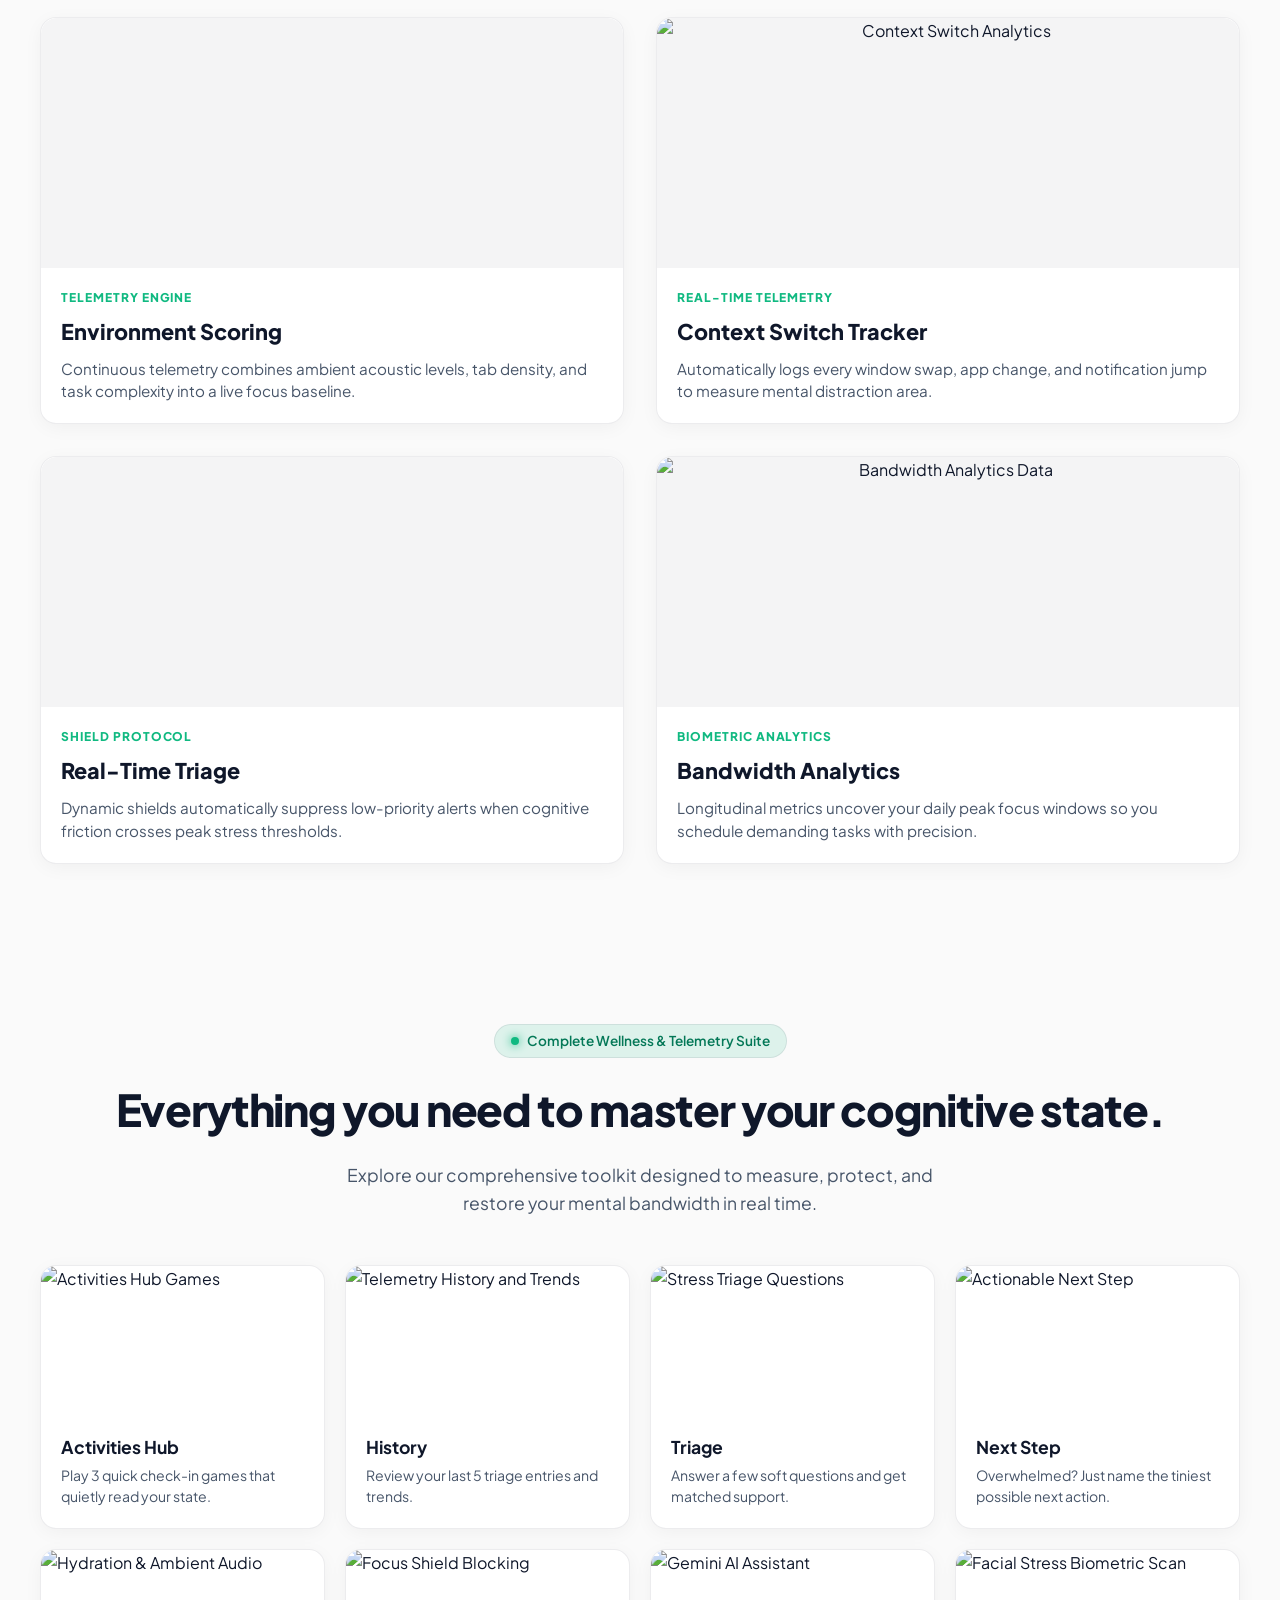
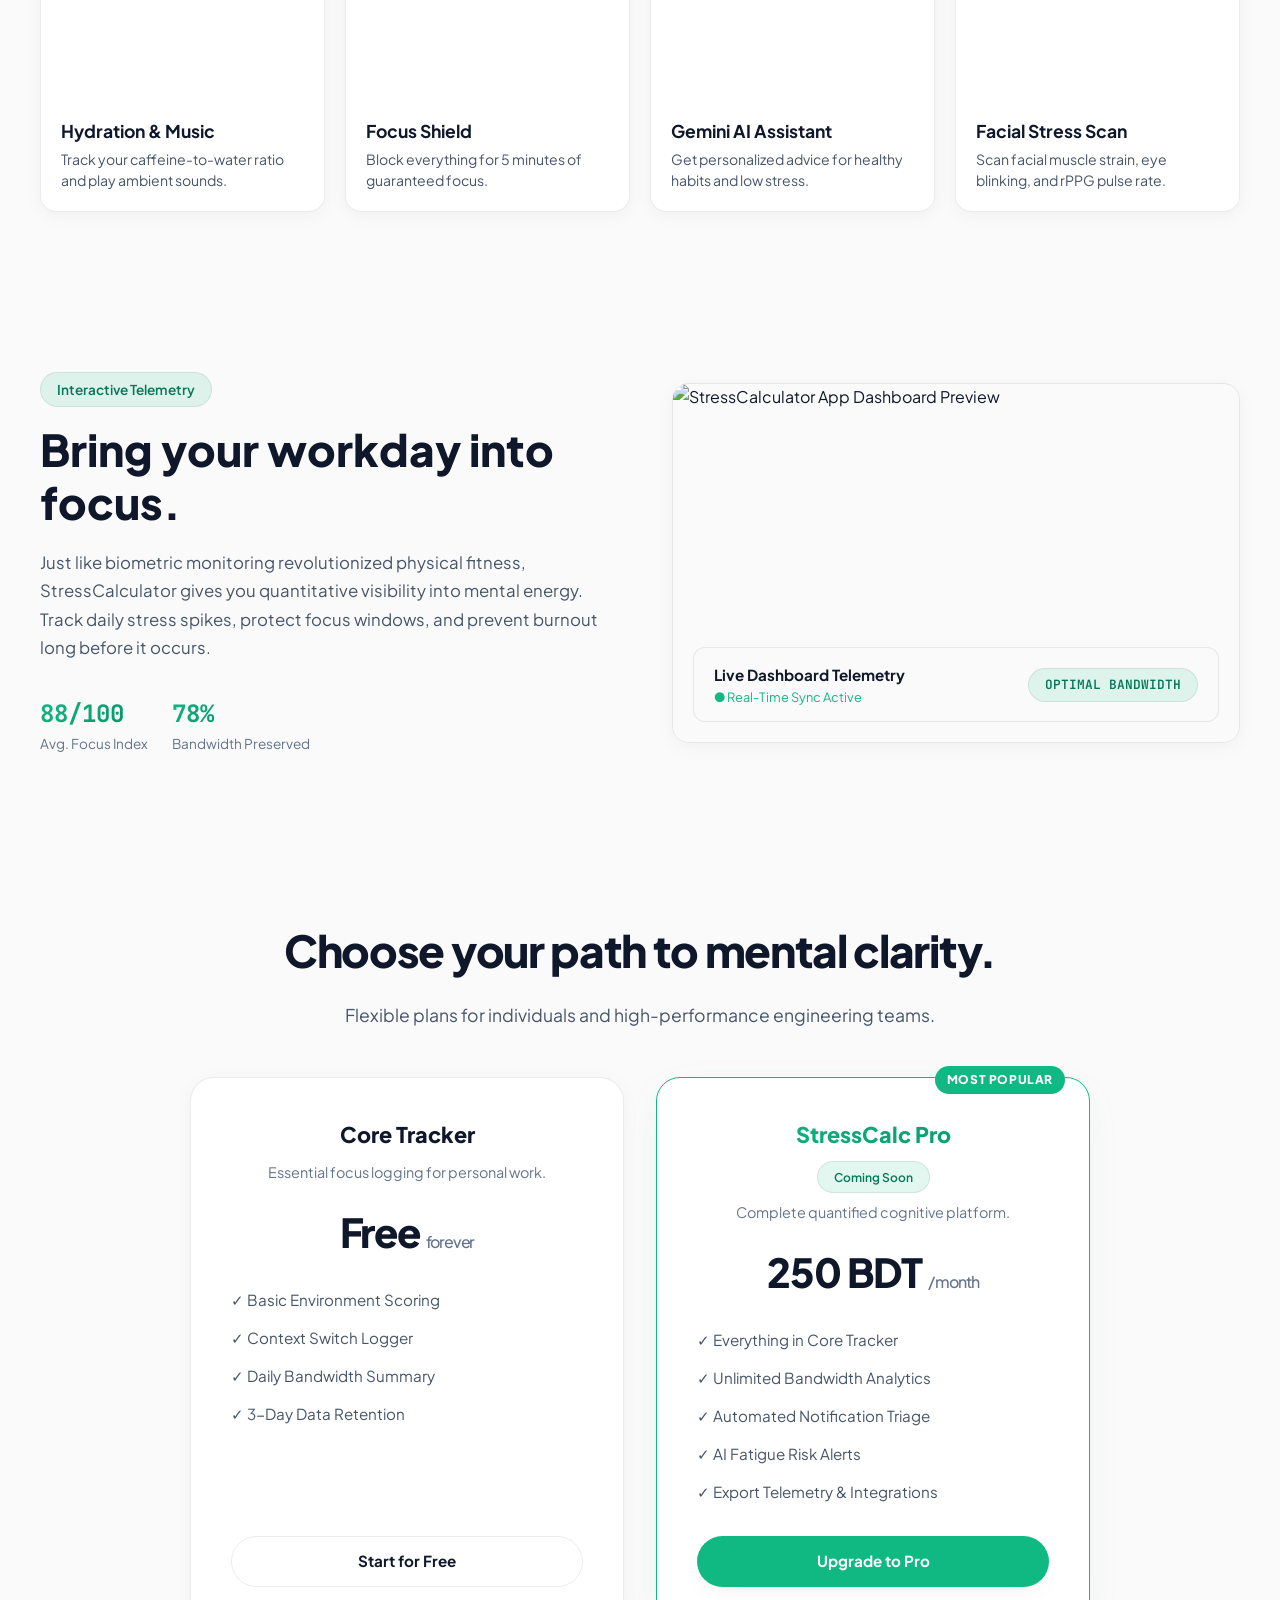
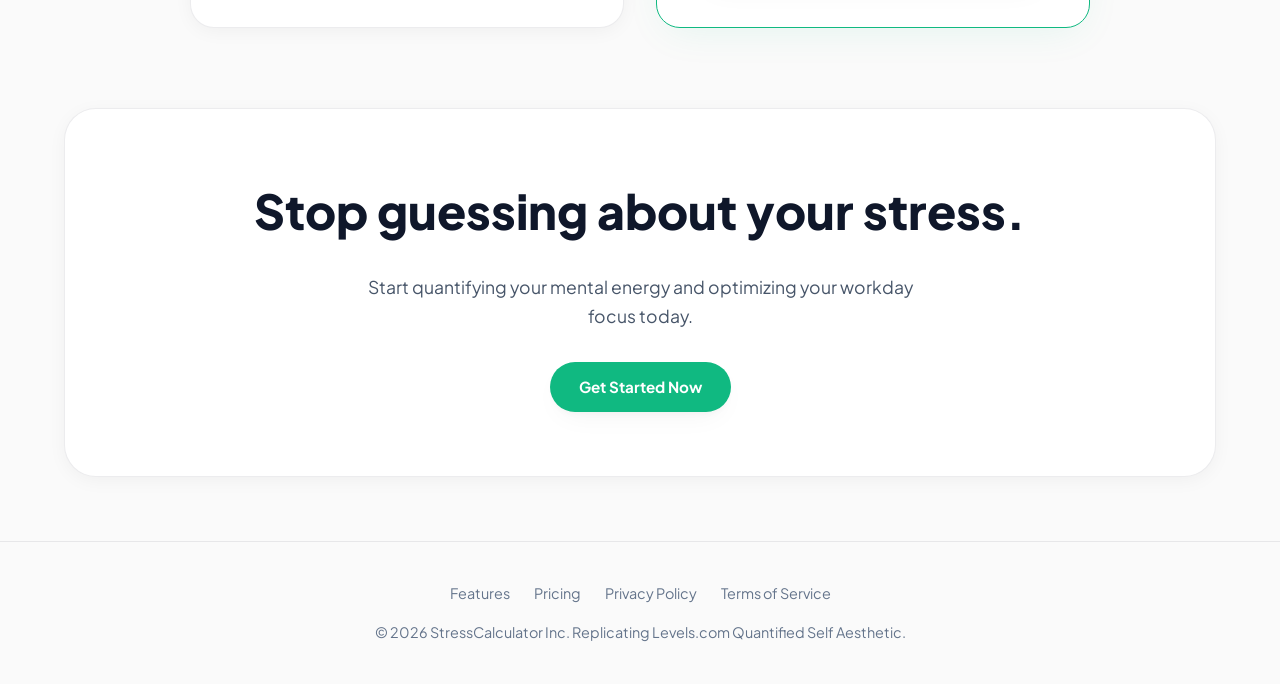
==== commit 11df6567: "Feat: Add glassmorphic hover overlays with Under the Hood specs across all 8 feature cards and remov" ====
--- a/target/classes/static/index.html
+++ b/target/classes/static/index.html
@@ -208,10 +208,9 @@
 
       <div class="overview-grid">
         <!-- Card 1: Activities Hub -->
-        <div class="overview-card">
+        <div class="overview-card feature-card">
           <div class="overview-card-img-wrapper">
             <img src="https://images.unsplash.com/photo-1511512578047-dfb367046420?auto=format&fit=crop&w=600&q=80" alt="Activities Hub Games" loading="lazy">
-            <div class="overview-card-icon-badge">🎮</div>
           </div>
           <div class="overview-card-content">
             <div class="overview-card-header">
@@ -219,13 +218,21 @@
             </div>
             <p class="overview-card-desc">Play 3 quick check-in games that quietly read your state.</p>
           </div>
+          <div class="feature-overlay">
+            <h4>Under the Hood</h4>
+            <ul>
+              <li>Stroop executive function test</li>
+              <li>Rapid mental math agility</li>
+              <li>Visual pattern memory flash</li>
+              <li>Real-time reaction metering</li>
+            </ul>
+          </div>
         </div>
 
         <!-- Card 2: History -->
-        <div class="overview-card">
+        <div class="overview-card feature-card">
           <div class="overview-card-img-wrapper">
             <img src="https://images.unsplash.com/photo-1551288049-bebda4e38f71?auto=format&fit=crop&w=600&q=80" alt="Telemetry History and Trends" loading="lazy">
-            <div class="overview-card-icon-badge">📊</div>
           </div>
           <div class="overview-card-content">
             <div class="overview-card-header">
@@ -233,13 +240,21 @@
             </div>
             <p class="overview-card-desc">Review your last 5 triage entries and trends.</p>
           </div>
+          <div class="feature-overlay">
+            <h4>Under the Hood</h4>
+            <ul>
+              <li>Longitudinal stress tracking</li>
+              <li>5-entry triage history timeline</li>
+              <li>Exportable patient PDF reports</li>
+              <li>Daily peak load trend charts</li>
+            </ul>
+          </div>
         </div>
 
         <!-- Card 3: Triage -->
-        <div class="overview-card">
+        <div class="overview-card feature-card">
           <div class="overview-card-img-wrapper">
             <img src="https://images.unsplash.com/photo-1576091160399-112ba8d25d1d?auto=format&fit=crop&w=600&q=80" alt="Stress Triage Questions" loading="lazy">
-            <div class="overview-card-icon-badge">🧩</div>
           </div>
           <div class="overview-card-content">
             <div class="overview-card-header">
@@ -247,13 +262,21 @@
             </div>
             <p class="overview-card-desc">Answer a few soft questions and get matched support.</p>
           </div>
+          <div class="feature-overlay">
+            <h4>Under the Hood</h4>
+            <ul>
+              <li>Dynamic rotating questionnaires</li>
+              <li>Subjective overwhelm rating</li>
+              <li>Targeted intervention matching</li>
+              <li>Automated box breathing triggers</li>
+            </ul>
+          </div>
         </div>
 
         <!-- Card 4: Next Step -->
-        <div class="overview-card">
+        <div class="overview-card feature-card">
           <div class="overview-card-img-wrapper">
             <img src="https://images.unsplash.com/photo-1484480974693-6ca0a78fb36b?auto=format&fit=crop&w=600&q=80" alt="Actionable Next Step" loading="lazy">
-            <div class="overview-card-icon-badge">🎯</div>
           </div>
           <div class="overview-card-content">
             <div class="overview-card-header">
@@ -261,13 +284,21 @@
             </div>
             <p class="overview-card-desc">Overwhelmed? Just name the tiniest possible next action.</p>
           </div>
+          <div class="feature-overlay">
+            <h4>Under the Hood</h4>
+            <ul>
+              <li>Task paralysis reduction</li>
+              <li>Micro-action step breakdown</li>
+              <li>Cognitive friction mitigation</li>
+              <li>Instant momentum builder</li>
+            </ul>
+          </div>
         </div>
 
         <!-- Card 5: Hydration & Music -->
-        <div class="overview-card">
+        <div class="overview-card feature-card">
           <div class="overview-card-img-wrapper">
             <img src="https://images.unsplash.com/photo-1514432324607-a09d9b4aefdd?auto=format&fit=crop&w=600&q=80" alt="Hydration & Ambient Audio" loading="lazy">
-            <div class="overview-card-icon-badge">☕</div>
           </div>
           <div class="overview-card-content">
             <div class="overview-card-header">
@@ -275,13 +306,21 @@
             </div>
             <p class="overview-card-desc">Track your caffeine-to-water ratio and play ambient sounds.</p>
           </div>
+          <div class="feature-overlay">
+            <h4>Under the Hood</h4>
+            <ul>
+              <li>Caffeine-to-water balance logger</li>
+              <li>Curated lo-fi soundscapes</li>
+              <li>Acoustic noise masking</li>
+              <li>Hydration reminder alerts</li>
+            </ul>
+          </div>
         </div>
 
         <!-- Card 6: Focus Shield -->
-        <div class="overview-card">
+        <div class="overview-card feature-card">
           <div class="overview-card-img-wrapper">
             <img src="https://images.unsplash.com/photo-1563986768609-322da13575f3?auto=format&fit=crop&w=600&q=80" alt="Focus Shield Blocking" loading="lazy">
-            <div class="overview-card-icon-badge">🛡️</div>
           </div>
           <div class="overview-card-content">
             <div class="overview-card-header">
@@ -289,13 +328,21 @@
             </div>
             <p class="overview-card-desc">Block everything for 5 minutes of guaranteed focus.</p>
           </div>
+          <div class="feature-overlay">
+            <h4>Under the Hood</h4>
+            <ul>
+              <li>5-minute deep work sprint</li>
+              <li>Micro-interrupt suppression</li>
+              <li>Distraction-free focus timer</li>
+              <li>Automatic ambient masking</li>
+            </ul>
+          </div>
         </div>
 
         <!-- Card 7: Gemini AI Assistant -->
-        <div class="overview-card">
+        <div class="overview-card feature-card">
           <div class="overview-card-img-wrapper">
             <img src="https://images.unsplash.com/photo-1618005182384-a83a8bd57fbe?auto=format&fit=crop&w=600&q=80" alt="Gemini AI Assistant" loading="lazy">
-            <div class="overview-card-icon-badge">🤖</div>
           </div>
           <div class="overview-card-content">
             <div class="overview-card-header">
@@ -303,19 +350,36 @@
             </div>
             <p class="overview-card-desc">Get personalized advice for healthy habits and low stress.</p>
           </div>
+          <div class="feature-overlay">
+            <h4>Under the Hood</h4>
+            <ul>
+              <li>Personalized habit recommendations</li>
+              <li>AI-driven stress index analysis</li>
+              <li>Contextual wellness guidance</li>
+              <li>Real-time telemetry integration</li>
+            </ul>
+          </div>
         </div>
 
         <!-- Card 8: Facial Stress Scan -->
-        <div class="overview-card">
+        <div class="overview-card feature-card">
           <div class="overview-card-img-wrapper">
             <img src="https://images.unsplash.com/photo-1507003211169-0a1dd7228f2d?auto=format&fit=crop&w=600&q=80" alt="Facial Stress Biometric Scan" loading="lazy">
-            <div class="overview-card-icon-badge">📷</div>
           </div>
           <div class="overview-card-content">
             <div class="overview-card-header">
               <h3 class="overview-card-title">Facial Stress Scan</h3>
             </div>
             <p class="overview-card-desc">Scan facial muscle strain, eye blinking, and rPPG pulse rate.</p>
+          </div>
+          <div class="feature-overlay">
+            <h4>Under the Hood</h4>
+            <ul>
+              <li>Real-time webcam telemetry</li>
+              <li>Micro-expression tension tracking</li>
+              <li>rPPG (Remote Photoplethysmography)</li>
+              <li>Processed locally for privacy</li>
+            </ul>
           </div>
         </div>
       </div>
--- a/target/classes/static/css/styles.css
+++ b/target/classes/static/css/styles.css
@@ -975,3 +975,75 @@
   line-height: 1.5;
 }
 
+/* Feature Card Hover Overlay Architecture */
+.feature-card,
+.overview-card {
+    position: relative;
+    overflow: hidden; /* Ensures the overlay doesn't spill out of the rounded corners */
+    transition: transform 0.3s ease, box-shadow 0.3s ease;
+}
+
+.feature-card:hover,
+.overview-card:hover {
+    transform: translateY(-5px); /* Gentle antigravity lift */
+    box-shadow: 0 12px 24px rgba(0, 0, 0, 0.25);
+    border-color: var(--accent);
+}
+
+.feature-overlay {
+    position: absolute;
+    top: 0;
+    left: 0;
+    right: 0;
+    bottom: 0;
+    background: rgba(18, 24, 38, 0.88); /* Matches surface theme with high legibility */
+    backdrop-filter: blur(8px);
+    -webkit-backdrop-filter: blur(8px);
+    opacity: 0;
+    padding: 1.5rem 1.25rem;
+    display: flex;
+    flex-direction: column;
+    justify-content: flex-start;
+    transition: all 0.4s cubic-bezier(0.4, 0, 0.2, 1);
+    transform: translateY(20px); /* Starts slightly lower for a slide-up effect */
+    z-index: 10;
+    pointer-events: none;
+}
+
+.feature-card:hover .feature-overlay,
+.overview-card:hover .feature-overlay {
+    opacity: 1;
+    transform: translateY(0);
+    pointer-events: auto;
+}
+
+.feature-overlay h4 {
+    margin: 0 0 10px 0;
+    font-size: 1.05rem;
+    font-weight: 700;
+    color: var(--accent, #22c55e); /* Theme accent color */
+}
+
+.feature-overlay ul {
+    list-style: none;
+    padding: 0;
+    margin: 0;
+    font-size: 0.85rem;
+    color: rgba(255, 255, 255, 0.9);
+}
+
+.feature-overlay ul li {
+    margin-bottom: 8px;
+    padding-left: 16px;
+    position: relative;
+    line-height: 1.4;
+}
+
+.feature-overlay ul li::before {
+    content: "→";
+    position: absolute;
+    left: 0;
+    color: var(--accent, #22c55e);
+}
+
+
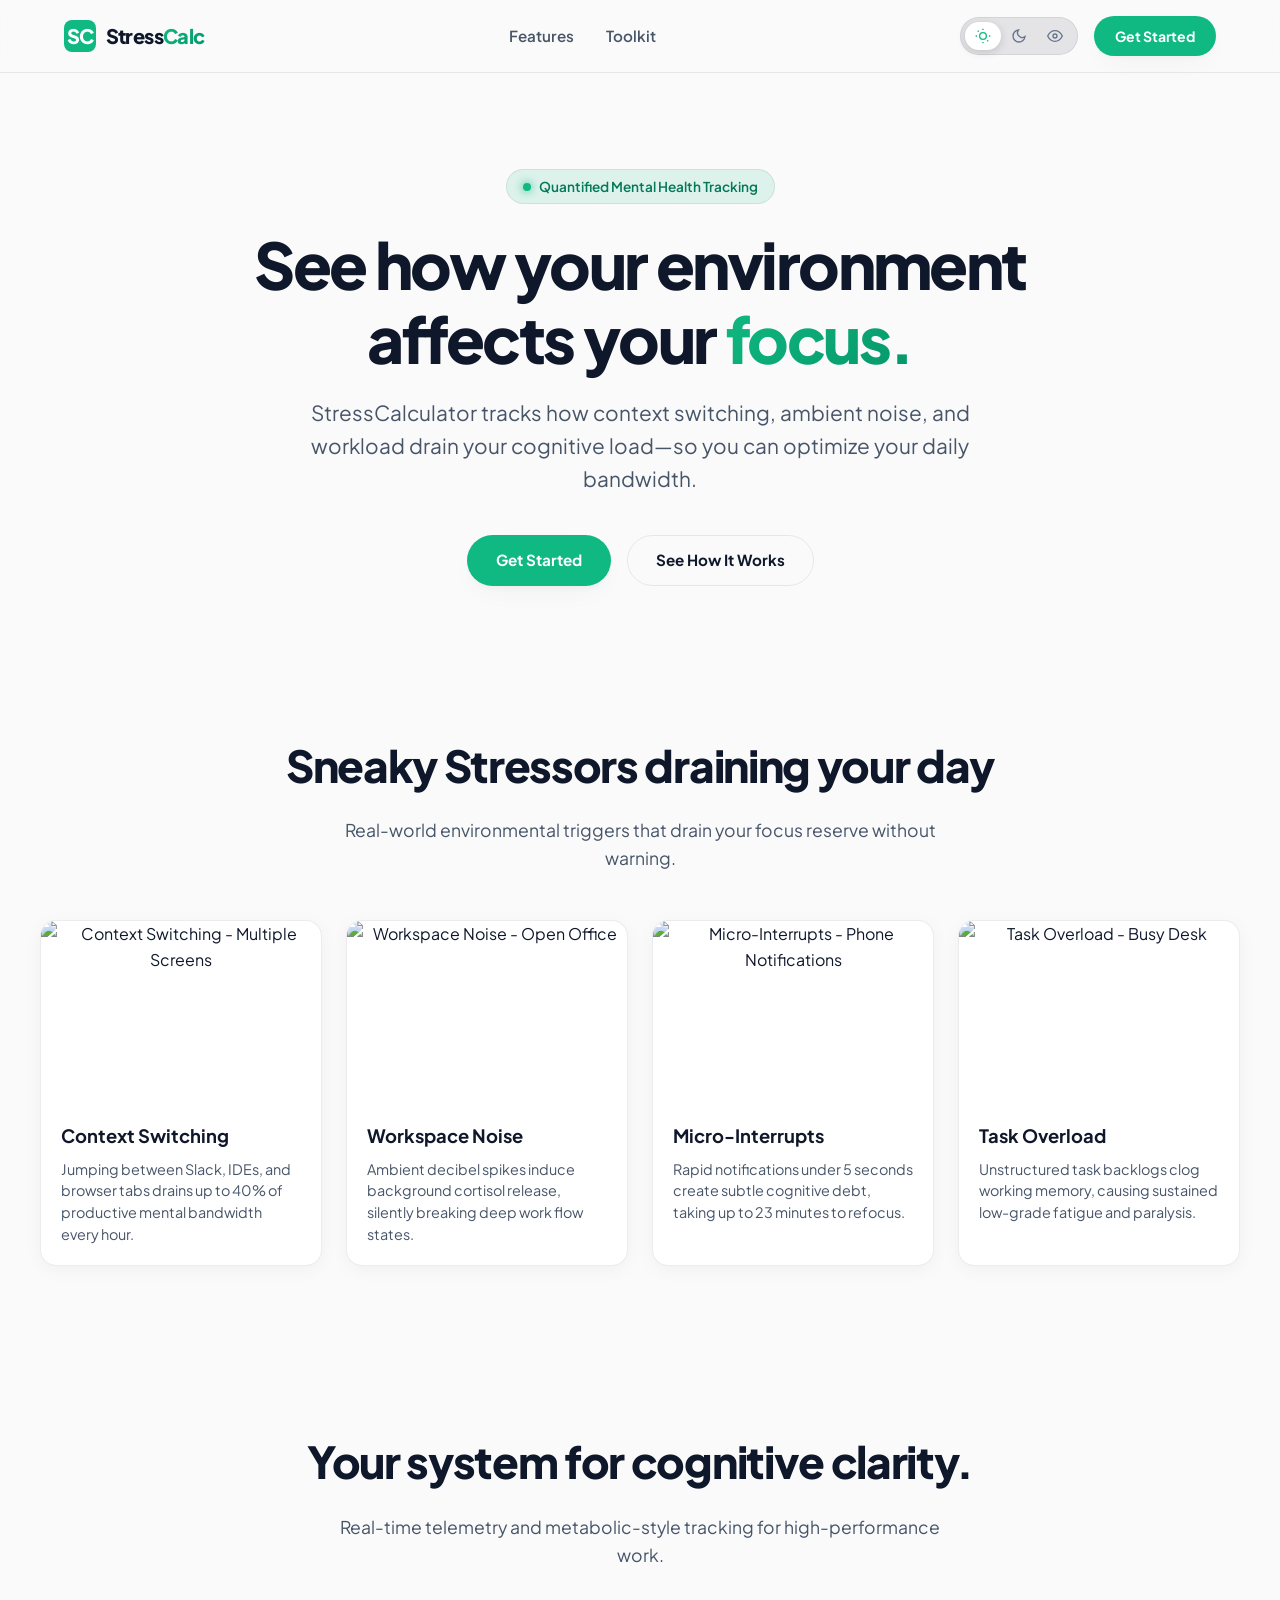
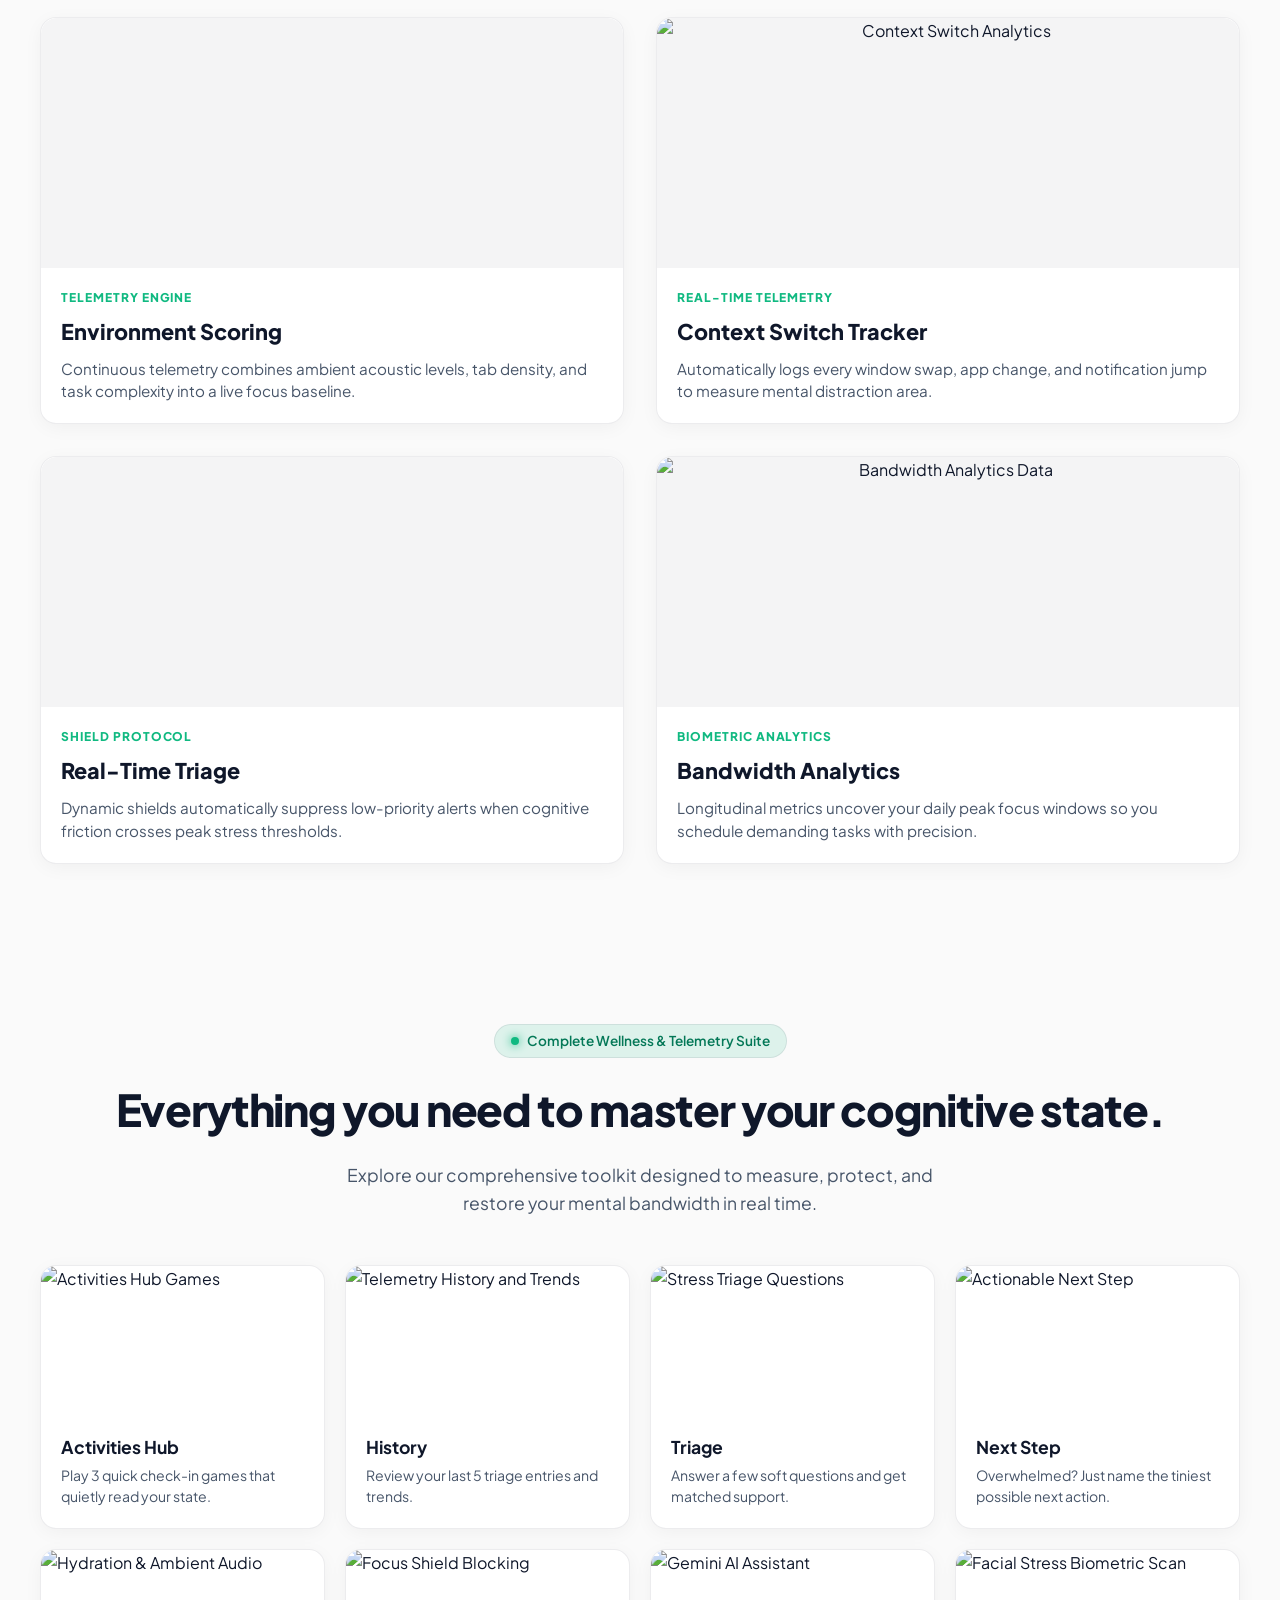
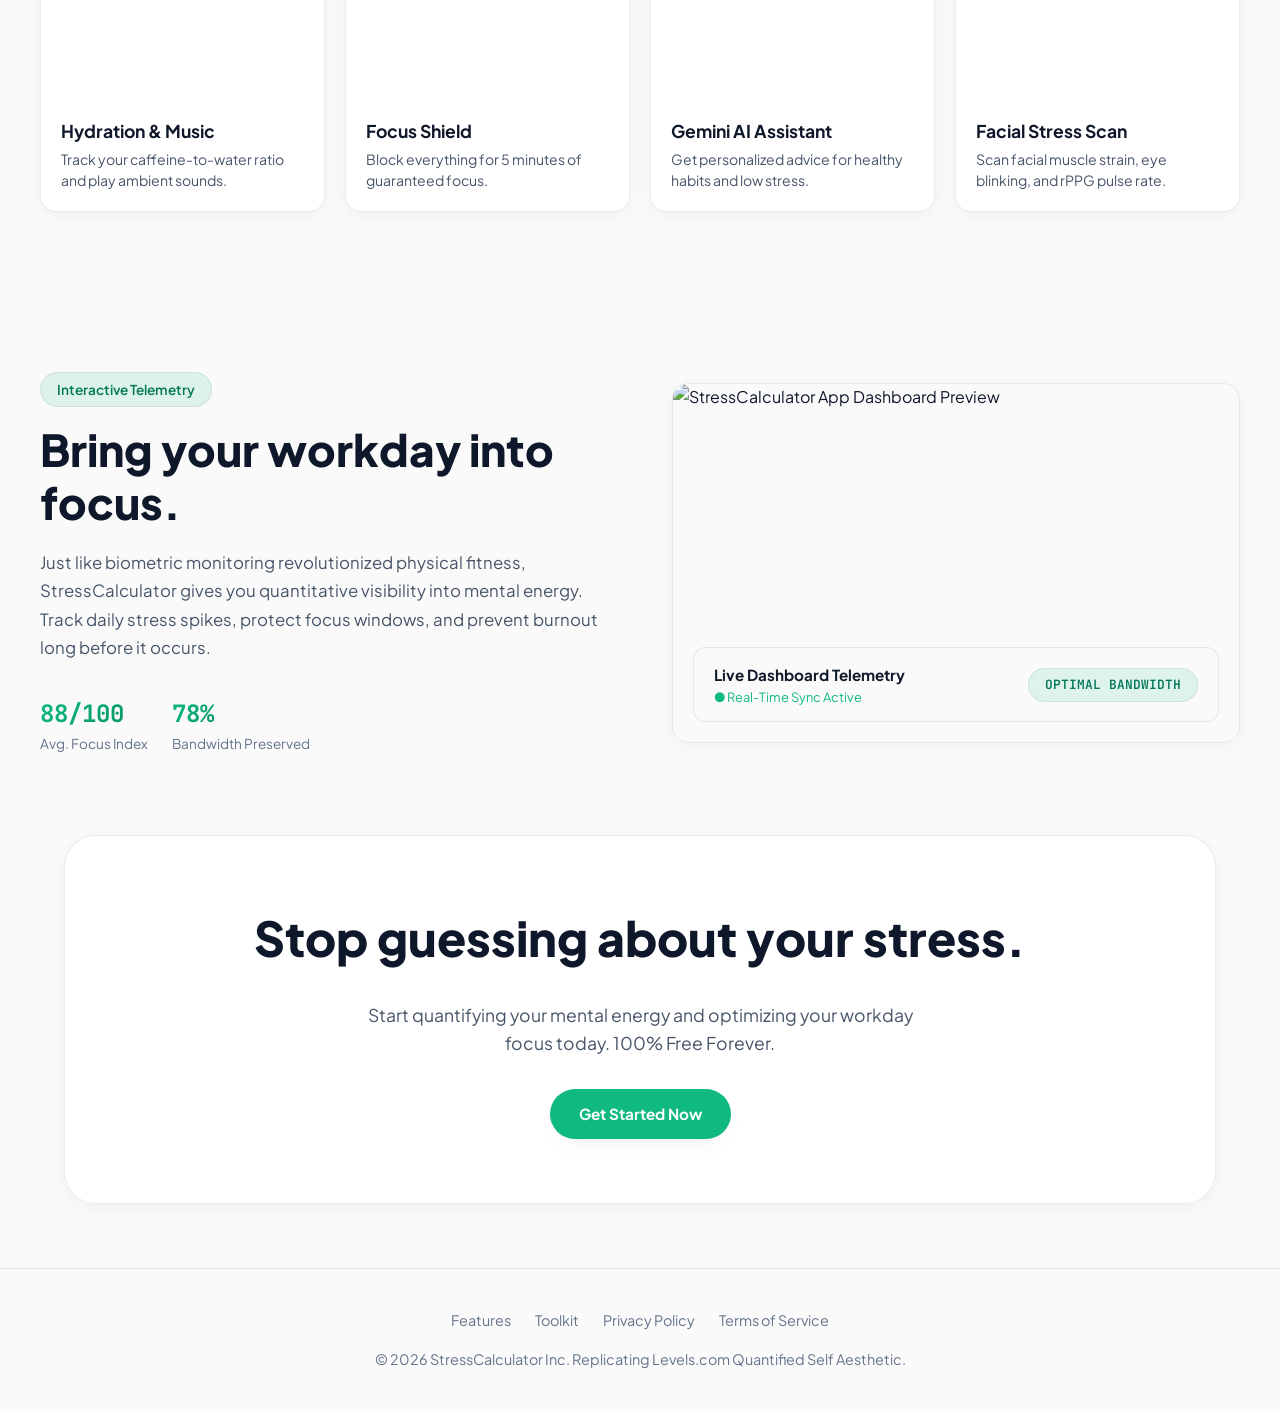
==== commit b9484d58: "Refactor: Remove pricing section (keep everything free) and direct all Get Started CTAs to auth.html" ====
--- a/target/classes/static/index.html
+++ b/target/classes/static/index.html
@@ -21,7 +21,7 @@
       <!-- Center Links -->
       <ul class="nav-links">
         <li><a href="#features">Features</a></li>
-        <li><a href="#pricing">Pricing</a></li>
+        <li><a href="#toolkit">Toolkit</a></li>
       </ul>
 
       <!-- Right Actions: 3-way Theme Toggle & CTA -->
@@ -98,6 +98,15 @@
             <h3>Context Switching</h3>
             <p>Jumping between Slack, IDEs, and browser tabs drains up to 40% of productive mental bandwidth every hour.</p>
           </div>
+          <div class="feature-overlay">
+            <h4>Impact Metrics</h4>
+            <ul>
+              <li>40% bandwidth reduction/hr</li>
+              <li>Attention fragmentation risk</li>
+              <li>Active app switch logging</li>
+              <li>Working memory decay tracking</li>
+            </ul>
+          </div>
         </div>
 
         <!-- Card 2: Workspace Noise -->
@@ -109,6 +118,15 @@
             <h3>Workspace Noise</h3>
             <p>Ambient decibel spikes induce background cortisol release, silently breaking deep work flow states.</p>
           </div>
+          <div class="feature-overlay">
+            <h4>Impact Metrics</h4>
+            <ul>
+              <li>Decibel spikes above 50 dB</li>
+              <li>Silent cortisol release trigger</li>
+              <li>Real-time Web Audio metering</li>
+              <li>Acoustic flow state disruption</li>
+            </ul>
+          </div>
         </div>
 
         <!-- Card 3: Micro-Interrupts -->
@@ -120,6 +138,15 @@
             <h3>Micro-Interrupts</h3>
             <p>Rapid notifications under 5 seconds create subtle cognitive debt, taking up to 23 minutes to refocus.</p>
           </div>
+          <div class="feature-overlay">
+            <h4>Impact Metrics</h4>
+            <ul>
+              <li>23 minutes avg recovery time</li>
+              <li>Sub-5 second alert friction</li>
+              <li>Notification fatigue tracking</li>
+              <li>Cognitive debt accumulation</li>
+            </ul>
+          </div>
         </div>
 
         <!-- Card 4: Task Overload -->
@@ -130,6 +157,15 @@
           <div class="stressor-card-content">
             <h3>Task Overload</h3>
             <p>Unstructured task backlogs clog working memory, causing sustained low-grade fatigue and paralysis.</p>
+          </div>
+          <div class="feature-overlay">
+            <h4>Impact Metrics</h4>
+            <ul>
+              <li>Working memory backlog clog</li>
+              <li>Decision fatigue & paralysis</li>
+              <li>Sustained low-grade exhaustion</li>
+              <li>Prioritization friction index</li>
+            </ul>
           </div>
         </div>
       </div>
@@ -425,61 +461,14 @@
       </div>
     </section>
 
-    <!-- Pricing Section -->
-    <section id="pricing" class="section-padding container text-center">
-      <h2 class="section-title">Choose your path to mental clarity.</h2>
-      <p class="section-subtitle">Flexible plans for individuals and high-performance engineering teams.</p>
-
-      <div class="pricing-grid">
-        <!-- Card 1 (Basic) -->
-        <div class="pricing-card">
-          <div>
-            <div class="price-title">Core Tracker</div>
-            <p style="color: var(--text-muted); font-size: 0.9rem;">Essential focus logging for personal work.</p>
-            <div class="price-amount">
-              Free <span class="price-period">forever</span>
-            </div>
-            <ul class="price-features">
-              <li>✓ Basic Environment Scoring</li>
-              <li>✓ Context Switch Logger</li>
-              <li>✓ Daily Bandwidth Summary</li>
-              <li>✓ 3-Day Data Retention</li>
-            </ul>
-          </div>
-          <a href="#" class="btn btn-outline" style="width: 100%;">Start for Free</a>
-        </div>
-
-        <!-- Card 2 (StressCalc Pro) -->
-        <div class="pricing-card featured">
-          <div class="badge-featured">Most Popular</div>
-          <div>
-            <div class="price-title gradient-text">StressCalc Pro</div>
-            <span class="pill-badge" style="margin-bottom: 0.5rem; font-size: 0.75rem;">Coming Soon</span>
-            <p style="color: var(--text-muted); font-size: 0.9rem;">Complete quantified cognitive platform.</p>
-            <div class="price-amount">
-              250 BDT <span class="price-period">/ month</span>
-            </div>
-            <ul class="price-features">
-              <li>✓ Everything in Core Tracker</li>
-              <li>✓ Unlimited Bandwidth Analytics</li>
-              <li>✓ Automated Notification Triage</li>
-              <li>✓ AI Fatigue Risk Alerts</li>
-              <li>✓ Export Telemetry & Integrations</li>
-            </ul>
-          </div>
-          <a href="#" class="btn btn-primary" style="width: 100%;">Upgrade to Pro</a>
-        </div>
-      </div>
-    </section>
-
     <!-- Footer CTA Banner -->
     <section class="container">
       <div class="cta-banner">
         <h2>Stop guessing about your stress.</h2>
         <p style="color: var(--text-secondary); max-width: 550px; margin: 0 auto 2rem auto; font-size: 1.1rem;">
-          Start quantifying your mental energy and optimizing your workday focus today.
+          Start quantifying your mental energy and optimizing your workday focus today. 100% Free Forever.
         </p>
-        <a href="#pricing" class="btn btn-primary">Get Started Now</a>
+        <a href="auth.html" class="btn btn-primary">Get Started Now</a>
       </div>
     </section>
   </main>
@@ -489,7 +478,7 @@
     <div class="container">
       <ul class="footer-links">
         <li><a href="#features">Features</a></li>
-        <li><a href="#pricing">Pricing</a></li>
+        <li><a href="#toolkit">Toolkit</a></li>
         <li><a href="#">Privacy Policy</a></li>
         <li><a href="#">Terms of Service</a></li>
       </ul>
--- a/target/classes/static/css/styles.css
+++ b/target/classes/static/css/styles.css
@@ -977,14 +977,18 @@
 
 /* Feature Card Hover Overlay Architecture */
 .feature-card,
-.overview-card {
+.overview-card,
+.media-card,
+.feature-media-card {
     position: relative;
     overflow: hidden; /* Ensures the overlay doesn't spill out of the rounded corners */
     transition: transform 0.3s ease, box-shadow 0.3s ease;
 }
 
 .feature-card:hover,
-.overview-card:hover {
+.overview-card:hover,
+.media-card:hover,
+.feature-media-card:hover {
     transform: translateY(-5px); /* Gentle antigravity lift */
     box-shadow: 0 12px 24px rgba(0, 0, 0, 0.25);
     border-color: var(--accent);
@@ -996,7 +1000,7 @@
     left: 0;
     right: 0;
     bottom: 0;
-    background: rgba(18, 24, 38, 0.88); /* Matches surface theme with high legibility */
+    background: rgba(18, 24, 38, 0.92); /* Matches surface theme with high legibility */
     backdrop-filter: blur(8px);
     -webkit-backdrop-filter: blur(8px);
     opacity: 0;
@@ -1004,6 +1008,8 @@
     display: flex;
     flex-direction: column;
     justify-content: flex-start;
+    align-items: flex-start;
+    text-align: left !important;
     transition: all 0.4s cubic-bezier(0.4, 0, 0.2, 1);
     transform: translateY(20px); /* Starts slightly lower for a slide-up effect */
     z-index: 10;
@@ -1011,7 +1017,9 @@
 }
 
 .feature-card:hover .feature-overlay,
-.overview-card:hover .feature-overlay {
+.overview-card:hover .feature-overlay,
+.media-card:hover .feature-overlay,
+.feature-media-card:hover .feature-overlay {
     opacity: 1;
     transform: translateY(0);
     pointer-events: auto;
@@ -1022,6 +1030,8 @@
     font-size: 1.05rem;
     font-weight: 700;
     color: var(--accent, #22c55e); /* Theme accent color */
+    text-align: left !important;
+    width: 100%;
 }
 
 .feature-overlay ul {
@@ -1030,6 +1040,8 @@
     margin: 0;
     font-size: 0.85rem;
     color: rgba(255, 255, 255, 0.9);
+    text-align: left !important;
+    width: 100%;
 }
 
 .feature-overlay ul li {
@@ -1037,6 +1049,7 @@
     padding-left: 16px;
     position: relative;
     line-height: 1.4;
+    text-align: left !important;
 }
 
 .feature-overlay ul li::before {
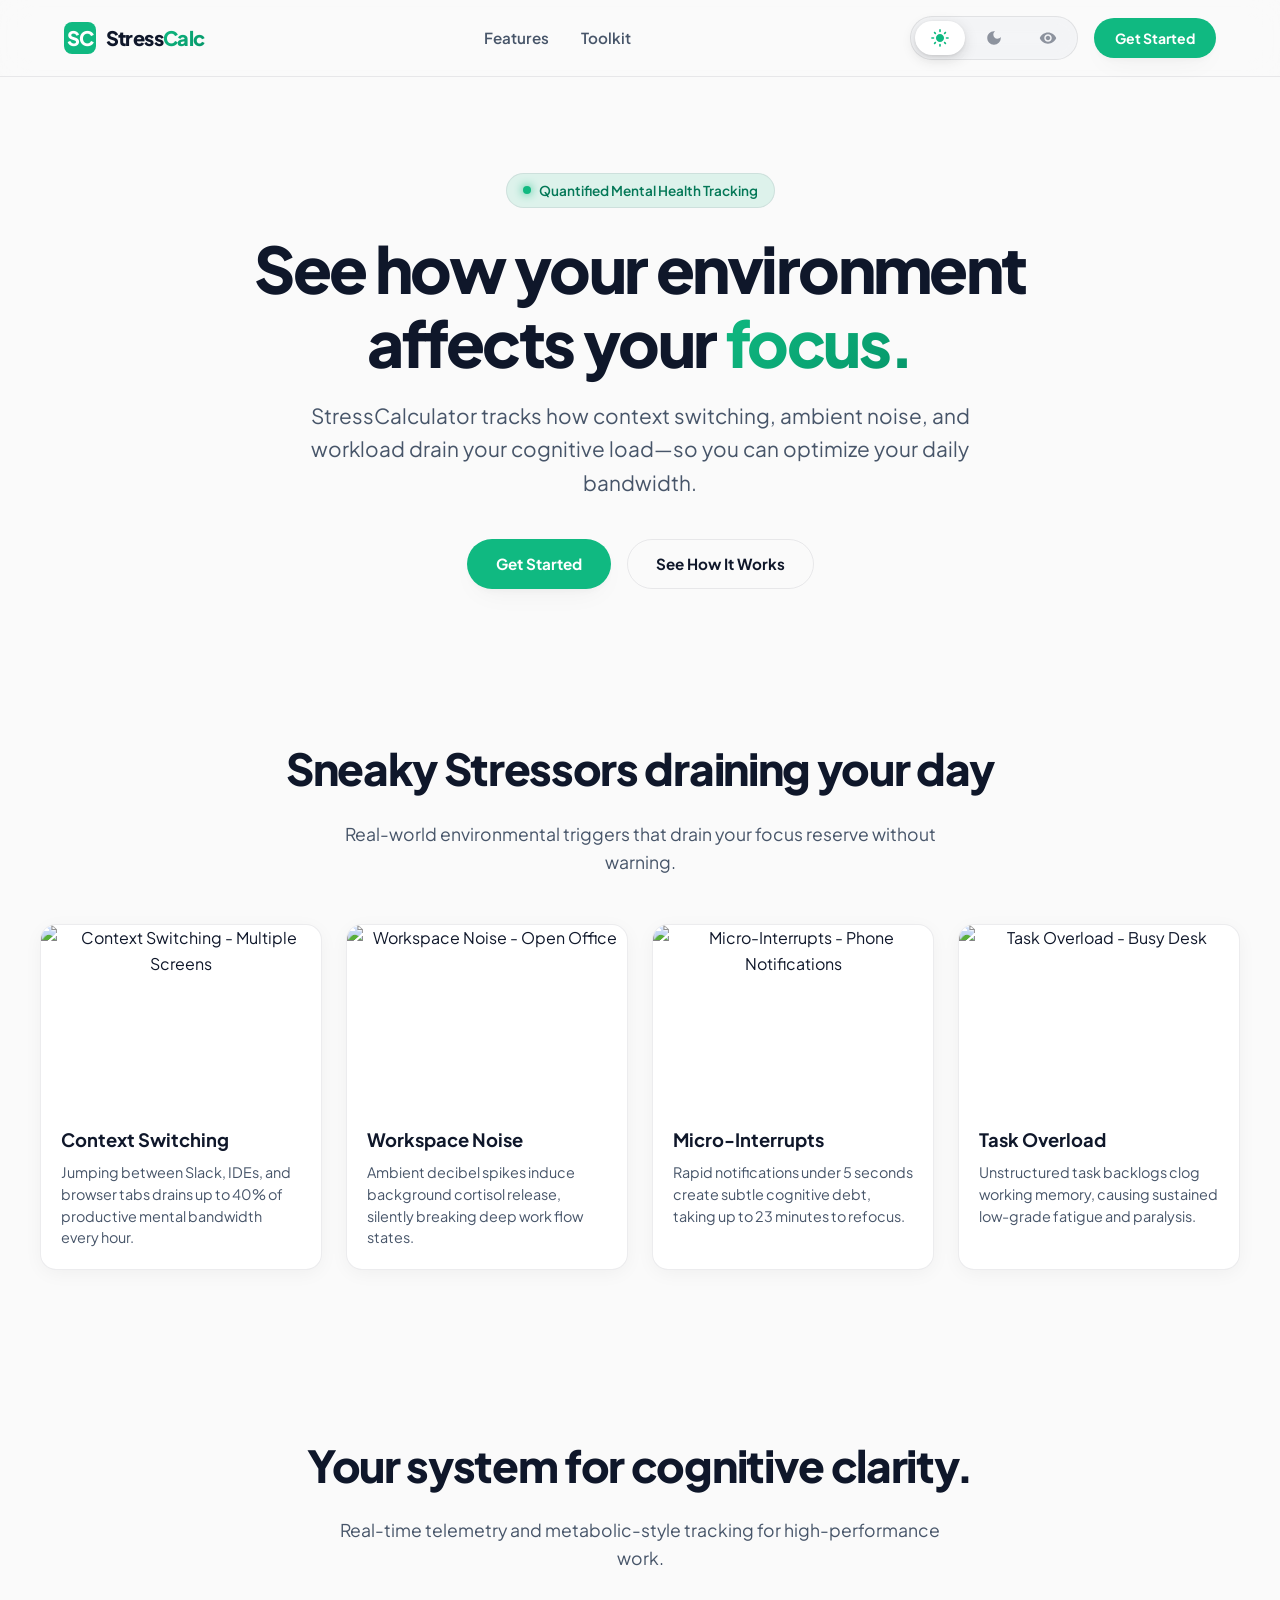
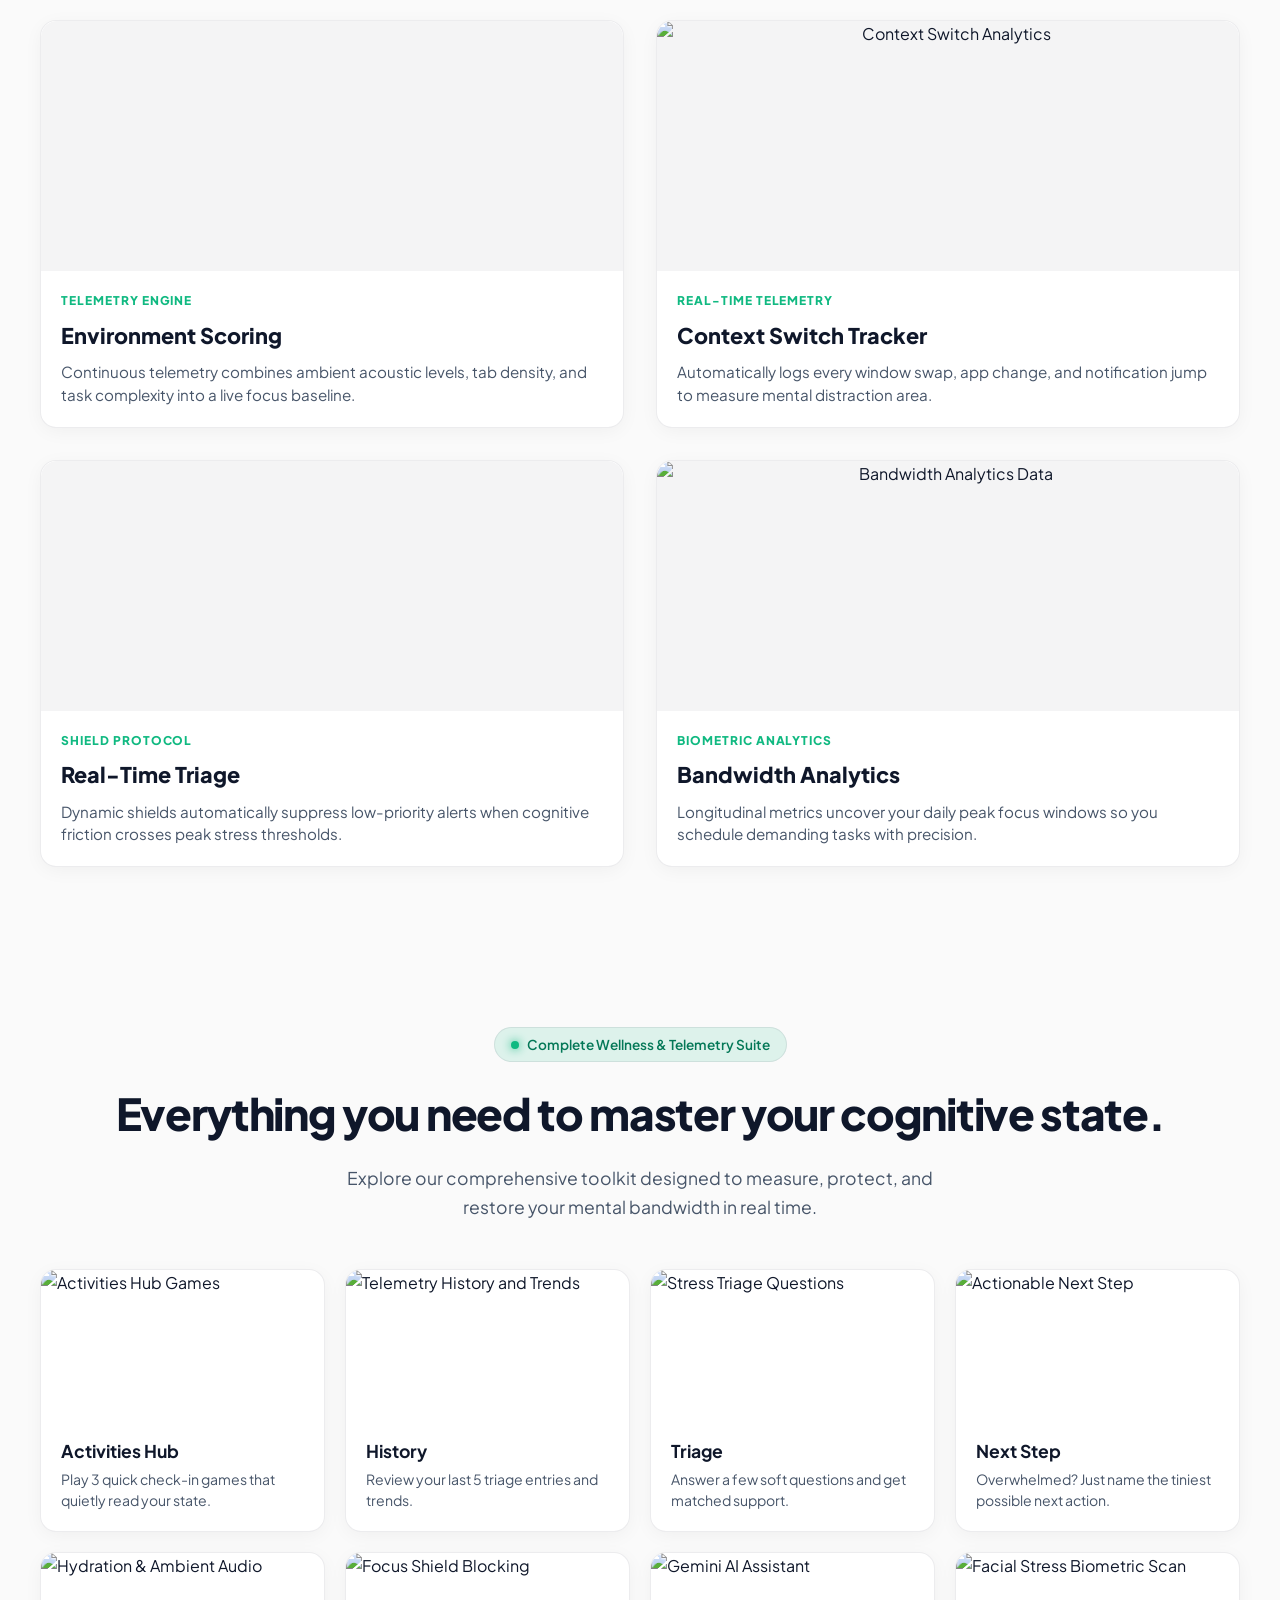
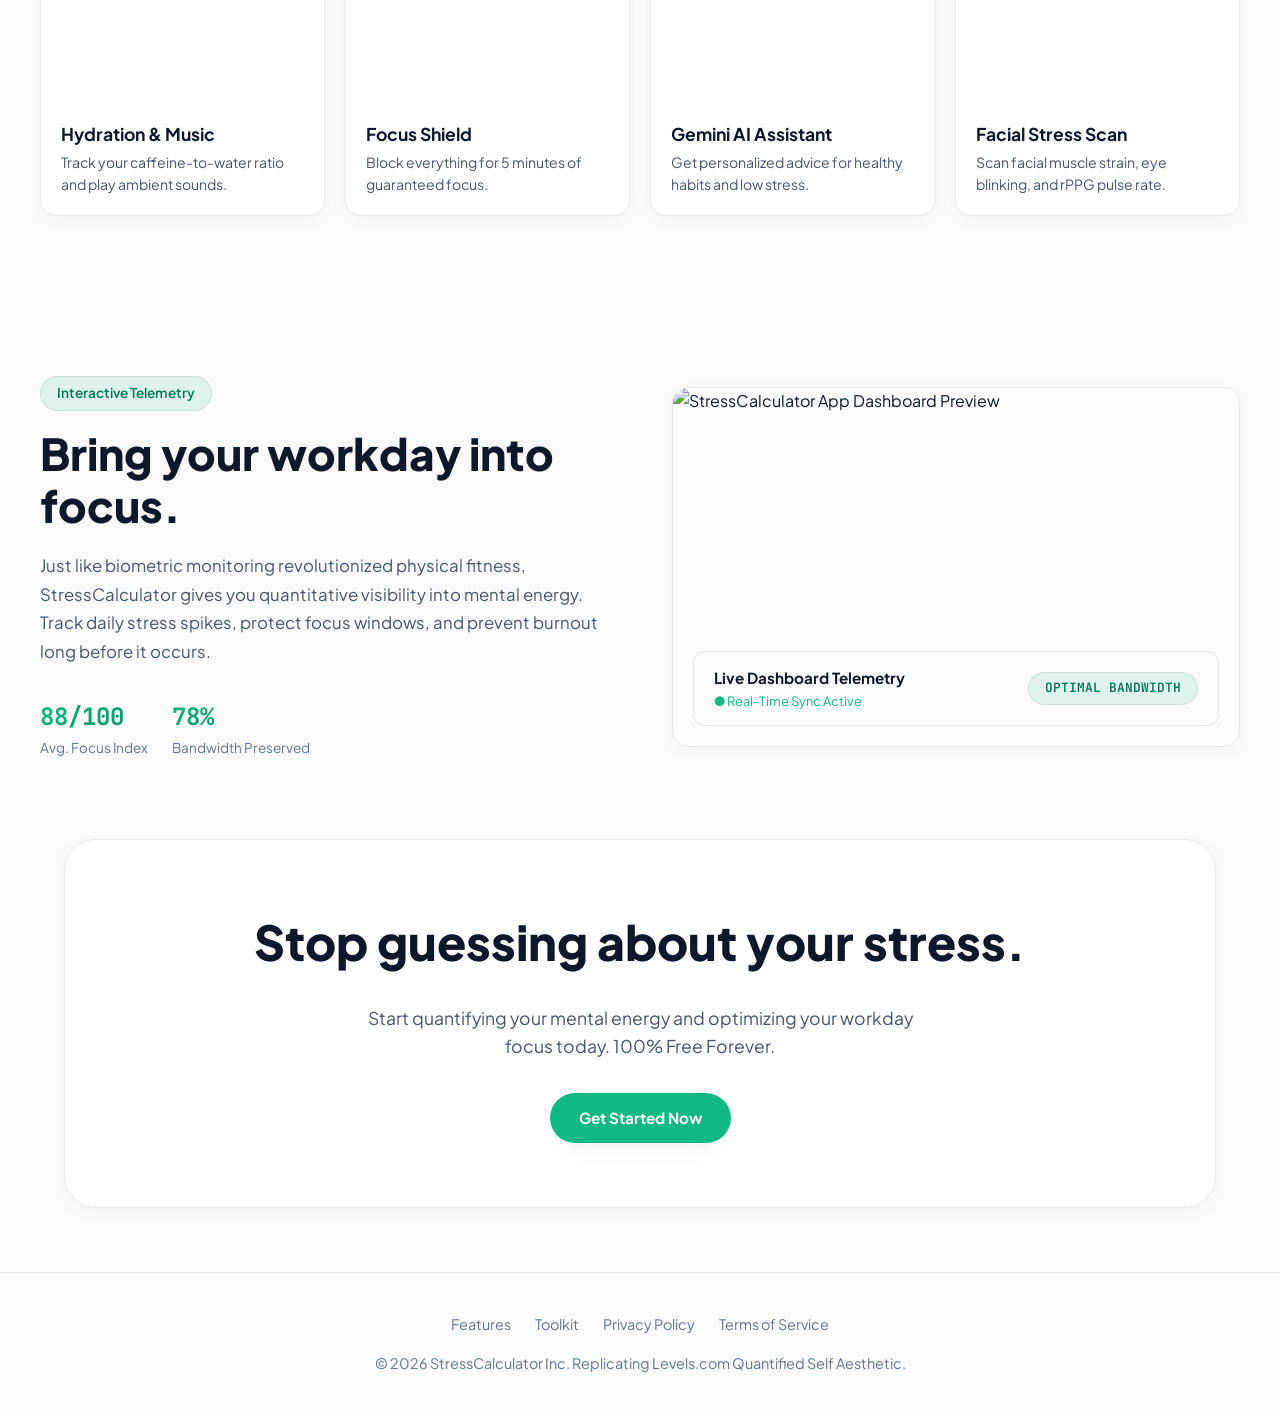
==== commit 36d129c3: "Feat: Apply floating white pill theme badge with emerald green active icon across entire website" ====
--- a/target/classes/static/index.html
+++ b/target/classes/static/index.html
@@ -26,31 +26,15 @@
 
       <!-- Right Actions: 3-way Theme Toggle & CTA -->
       <div class="nav-actions">
-        <div class="theme-switcher" aria-label="Theme Selector">
-          <!-- Light Mode Button -->
-          <button class="theme-btn active" data-set-theme="light" title="Light Mode">
-            <svg width="16" height="16" viewBox="0 0 24 24" fill="none" stroke="currentColor" stroke-width="2">
-              <circle cx="12" cy="12" r="5"></circle>
-              <line x1="12" y1="1" x2="12" y2="3"></line>
-              <line x1="12" y1="21" x2="12" y2="23"></line>
-              <line x1="4.22" y1="4.22" x2="5.64" y2="5.64"></line>
-              <line x1="18.36" y1="18.36" x2="19.78" y2="19.78"></line>
-              <line x1="1" y1="12" x2="3" y2="12"></line>
-              <line x1="21" y1="12" x2="23" y2="12"></line>
-            </svg>
+        <div class="theme-controls">
+          <button class="theme-btn active" onclick="setTheme('light')" id="btn-light-i" data-set-theme="light" aria-label="Light Theme" title="Light Mode">
+            <svg viewBox="0 0 24 24"><path d="M12 7c-2.76 0-5 2.24-5 5s2.24 5 5 5 5-2.24 5-5-2.24-5-5-5zM2 13h2c.55 0 1-.45 1-1s-.45-1-1-1H2c-.55 0-1 .45-1 1s.45 1 1 1zm18 0h2c.55 0 1-.45 1-1s-.45-1-1-1h-2c-.55 0-1 .45-1 1s.45 1 1 1zM11 2v2c0 .55.45 1 1 1s1-.45 1-1V2c0-.55-.45-1-1-1s-1 .45-1 1zm0 18v2c0 .55.45 1 1 1s1-.45 1-1v-2c0-.55-.45-1-1-1s-1 .45-1 1zM5.99 4.58c-.39-.39-1.03-.39-1.41 0-.39.39-.39 1.03 0 1.41l1.06 1.06c.39.39 1.03.39 1.41 0 .39-.39.39-1.03 0-1.41L5.99 4.58zm12.37 12.37c-.39-.39-1.03-.39-1.41 0-.39.39-.39 1.03 0 1.41l1.06 1.06c.39.39 1.03.39 1.41 0 .39-.39.39-1.03 0-1.41l-1.06-1.06zm1.06-10.96c.39-.39.39-1.03 0-1.41-.39-.39-1.03-.39-1.41 0l-1.06 1.06c-.39.39-.39 1.03 0 1.41.39.39 1.03.39 1.41 0l1.06-1.06zM7.05 18.36c.39-.39.39-1.03 0-1.41-.39-.39-1.03-.39-1.41 0l-1.06 1.06c-.39.39-.39 1.03 0 1.41.39.39 1.03.39 1.41 0l1.06-1.06z"/></svg>
           </button>
-          <!-- Dark Mode Button -->
-          <button class="theme-btn" data-set-theme="dark" title="Dark Mode">
-            <svg width="16" height="16" viewBox="0 0 24 24" fill="none" stroke="currentColor" stroke-width="2">
-              <path d="M21 12.79A9 9 0 1 1 11.21 3 7 7 0 0 0 21 12.79z"></path>
-            </svg>
+          <button class="theme-btn" onclick="setTheme('dark')" id="btn-dark-i" data-set-theme="dark" aria-label="Dark Theme" title="Dark Mode">
+            <svg viewBox="0 0 24 24"><path d="M12 3c-4.97 0-9 4.03-9 9s4.03 9 9 9 9-4.03 9-9c0-.46-.04-.92-.1-1.36-.98 1.37-2.58 2.26-4.4 2.26-2.98 0-5.4-2.42-5.4-5.4 0-1.81.89-3.42 2.26-4.4C12.92 3.04 12.46 3 12 3z"/></svg>
           </button>
-          <!-- Contrast Mode Button -->
-          <button class="theme-btn" data-set-theme="contrast" title="High Contrast Mode">
-            <svg width="16" height="16" viewBox="0 0 24 24" fill="none" stroke="currentColor" stroke-width="2">
-              <path d="M1 12s4-8 11-8 11 8 11 8-4 8-11 8-11-8-11-8z"></path>
-              <circle cx="12" cy="12" r="3"></circle>
-            </svg>
+          <button class="theme-btn" onclick="setTheme('contrast')" id="btn-contrast-i" data-set-theme="contrast" aria-label="Focus Theme" title="Contrast Mode">
+            <svg viewBox="0 0 24 24"><path d="M12 4.5C7 4.5 2.73 7.61 1 12c1.73 4.39 6 7.5 11 7.5s9.27-3.11 11-7.5c-1.73-4.39-6-7.5-11-7.5zM12 17c-2.76 0-5-2.24-5-5s2.24-5 5-5 5 2.24 5 5-2.24 5-5 5zm0-8c-1.66 0-3 1.34-3 3s1.34 3 3 3 3-1.34 3-3-1.34-3-3-3z"/></svg>
           </button>
         </div>
 
--- a/target/classes/static/css/styles.css
+++ b/target/classes/static/css/styles.css
@@ -270,36 +270,89 @@
   gap: 1rem;
 }
 
-/* 3-Way Theme Switcher UI */
-.theme-switcher, .theme-toggle-group {
-  display: flex;
-  align-items: center;
-  background-color: var(--toggle-bg);
-  padding: 4px;
-  border-radius: 9999px;
-  border: 1px solid var(--border-color);
-}
-
-.theme-btn {
-  background: transparent;
-  border: none;
-  color: var(--text-muted);
-  padding: 6px 10px;
-  border-radius: 9999px;
-  cursor: pointer;
-  display: flex;
-  align-items: center;
-  justify-content: center;
-}
-
-.theme-btn:hover {
-  color: var(--text-primary);
-}
-
-.theme-btn.active {
-  background-color: var(--surface);
-  color: var(--accent);
-  box-shadow: 0 2px 8px rgba(0, 0, 0, 0.15);
+/* Premium Theme Toggle Segmented Control (Matched to User Image Badge) */
+.theme-controls, .theme-switcher, .theme-toggle-group {
+    display: inline-flex;
+    align-items: center;
+    background: rgba(243, 244, 246, 0.85); /* Light pill container baseline */
+    border: 1px solid rgba(0, 0, 0, 0.08);
+    border-radius: 30px; 
+    padding: 4px;
+    gap: 4px;
+    backdrop-filter: blur(10px);
+    -webkit-backdrop-filter: blur(10px);
+    transition: background-color 0.3s ease, border-color 0.3s ease;
+}
+
+[data-theme="dark"] .theme-controls,
+[data-theme="dark"] .theme-switcher,
+[data-theme="dark"] .theme-toggle-group {
+    background: rgba(255, 255, 255, 0.07);
+    border: 1px solid rgba(255, 255, 255, 0.12);
+}
+
+[data-theme="contrast"] .theme-controls,
+[data-theme="contrast"] .theme-switcher,
+[data-theme="contrast"] .theme-toggle-group {
+    background: #000000;
+    border: 2px solid #ffffff;
+}
+
+.theme-btn, .theme-btn-dash {
+    background: transparent;
+    border: none;
+    border-radius: 20px;
+    padding: 8px 16px;
+    cursor: pointer;
+    color: #6b7280; /* Gray inactive icon */
+    opacity: 0.75;
+    transition: all 0.3s cubic-bezier(0.4, 0, 0.2, 1);
+    display: flex;
+    align-items: center;
+    justify-content: center;
+}
+
+.theme-btn:hover, .theme-btn-dash:hover {
+    opacity: 1;
+    color: #374151;
+}
+
+[data-theme="dark"] .theme-btn:hover,
+[data-theme="dark"] .theme-btn-dash:hover {
+    color: #e5e7eb;
+}
+
+/* Active floating white pill badge from image */
+.theme-btn.active, .theme-btn-dash.active {
+    background: #ffffff !important;
+    opacity: 1 !important;
+    color: #10b981 !important; /* Emerald green active icon */
+    box-shadow: 0 4px 14px rgba(0, 0, 0, 0.15), 0 1px 3px rgba(0, 0, 0, 0.08);
+}
+
+[data-theme="dark"] .theme-btn.active,
+[data-theme="dark"] .theme-btn-dash.active {
+    background: #ffffff !important;
+    color: #059669 !important; /* Rich emerald green */
+    box-shadow: 0 4px 14px rgba(0, 0, 0, 0.35);
+}
+
+[data-theme="contrast"] .theme-btn.active,
+[data-theme="contrast"] .theme-btn-dash.active {
+    background: #ffffff !important;
+    color: #000000 !important;
+    font-weight: 800;
+}
+
+.theme-btn svg, .theme-btn-dash svg {
+    width: 18px;
+    height: 18px;
+    fill: currentColor;
+    transition: fill 0.25s ease, transform 0.25s ease;
+}
+
+.theme-btn.active svg, .theme-btn-dash.active svg {
+    transform: scale(1.08);
 }
 
 /* --- Hero & Landing Sections --- */
